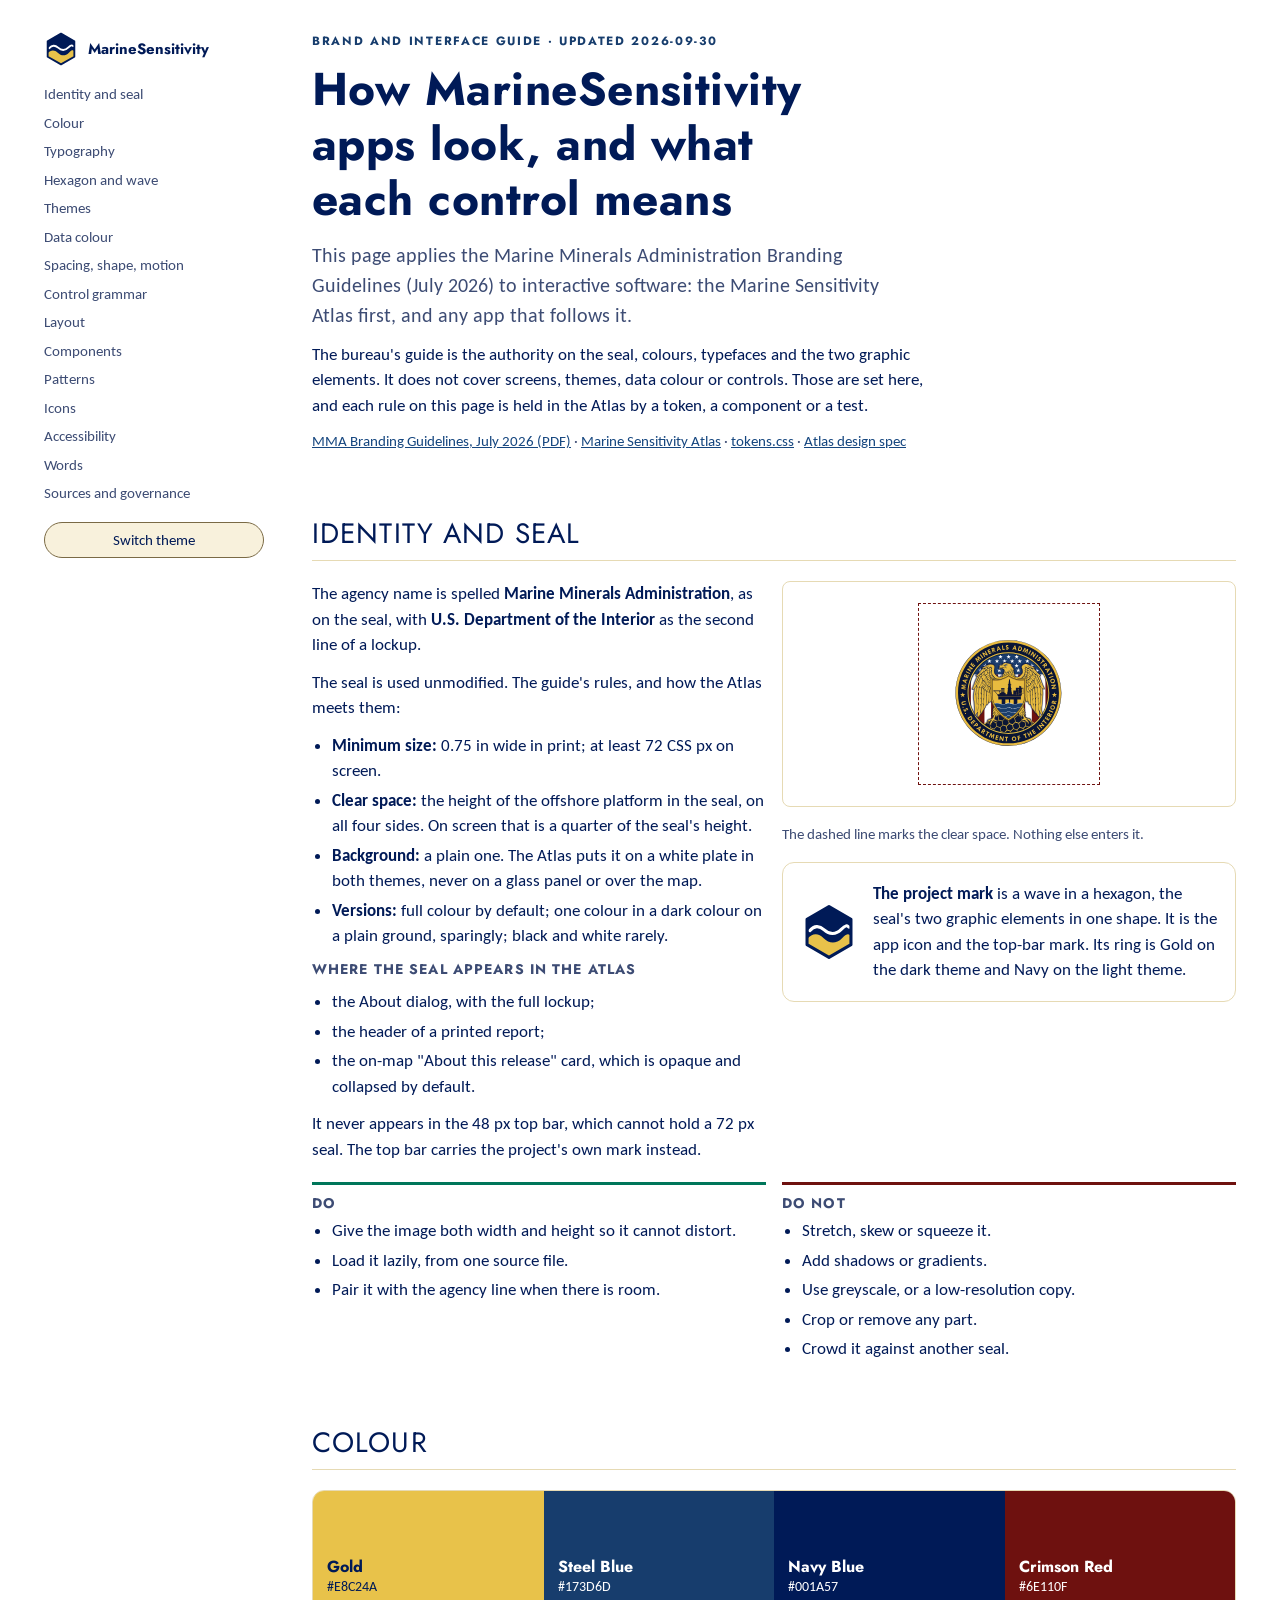
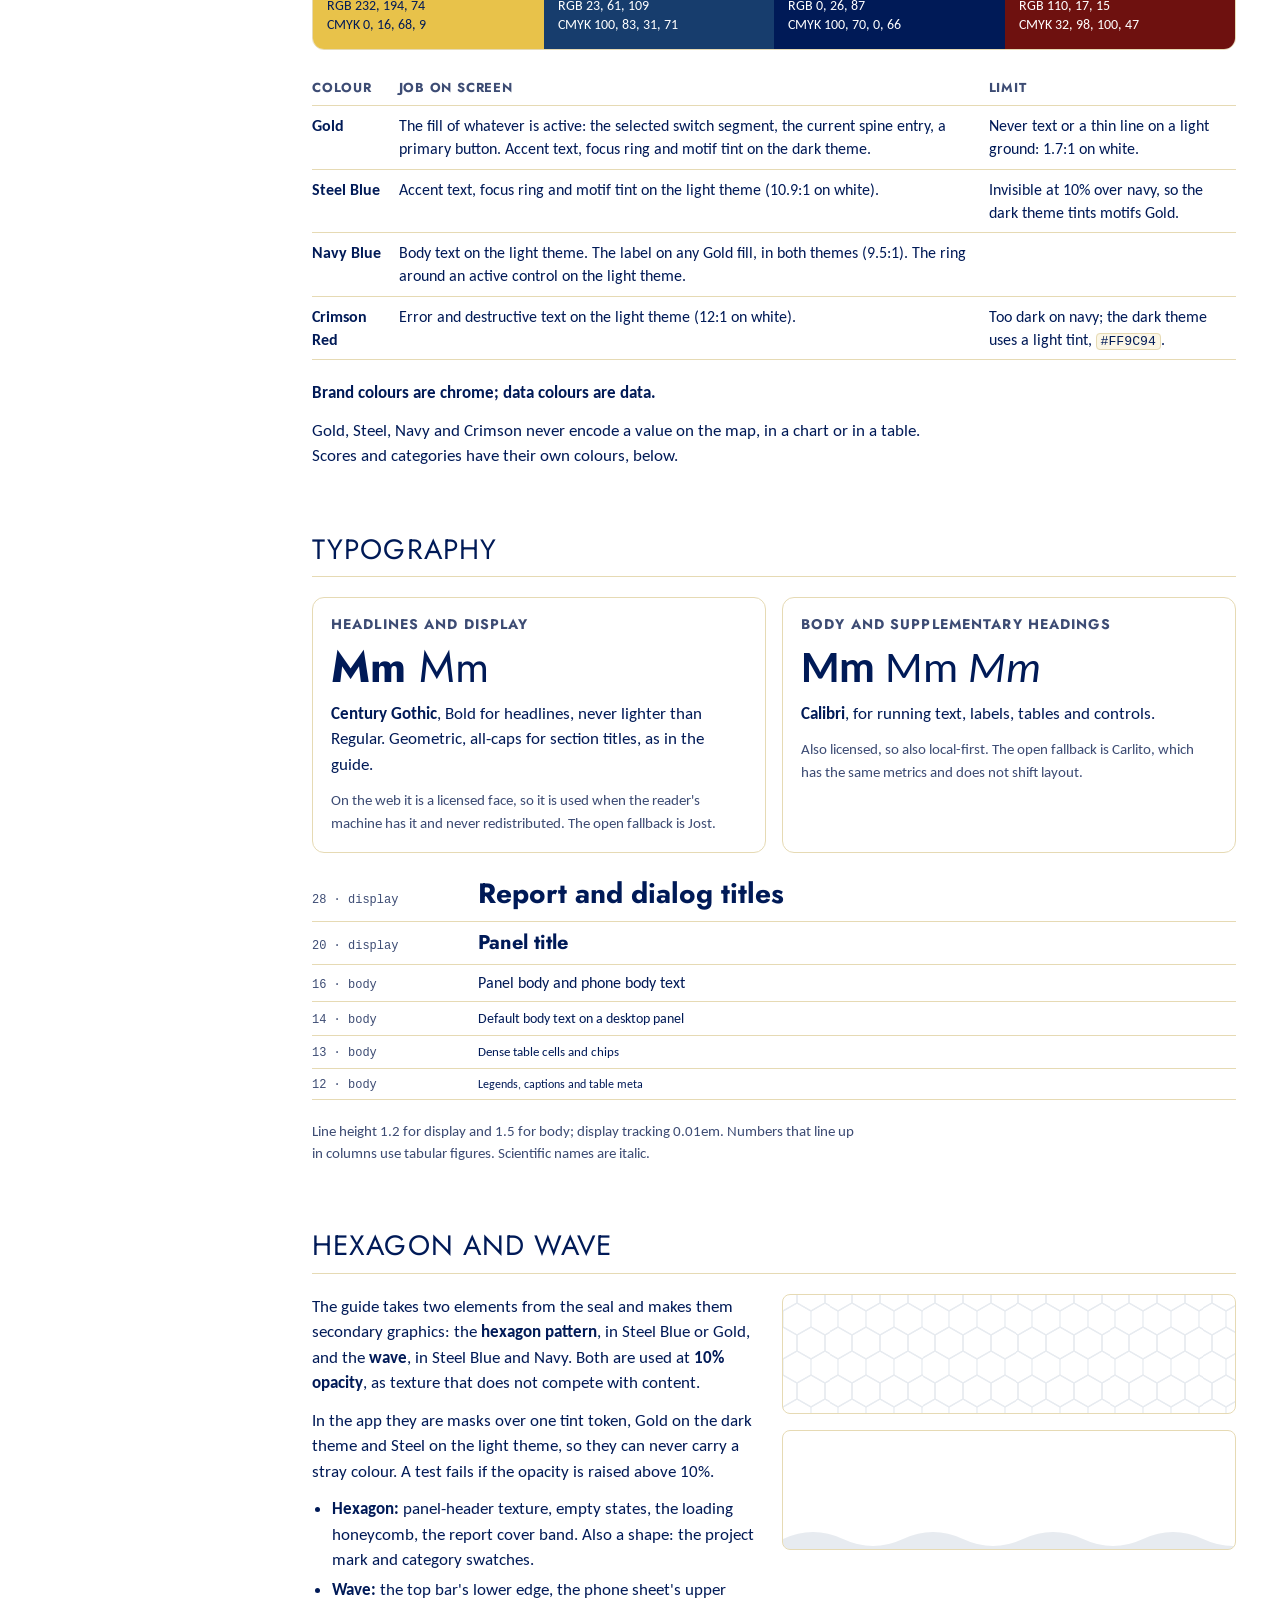
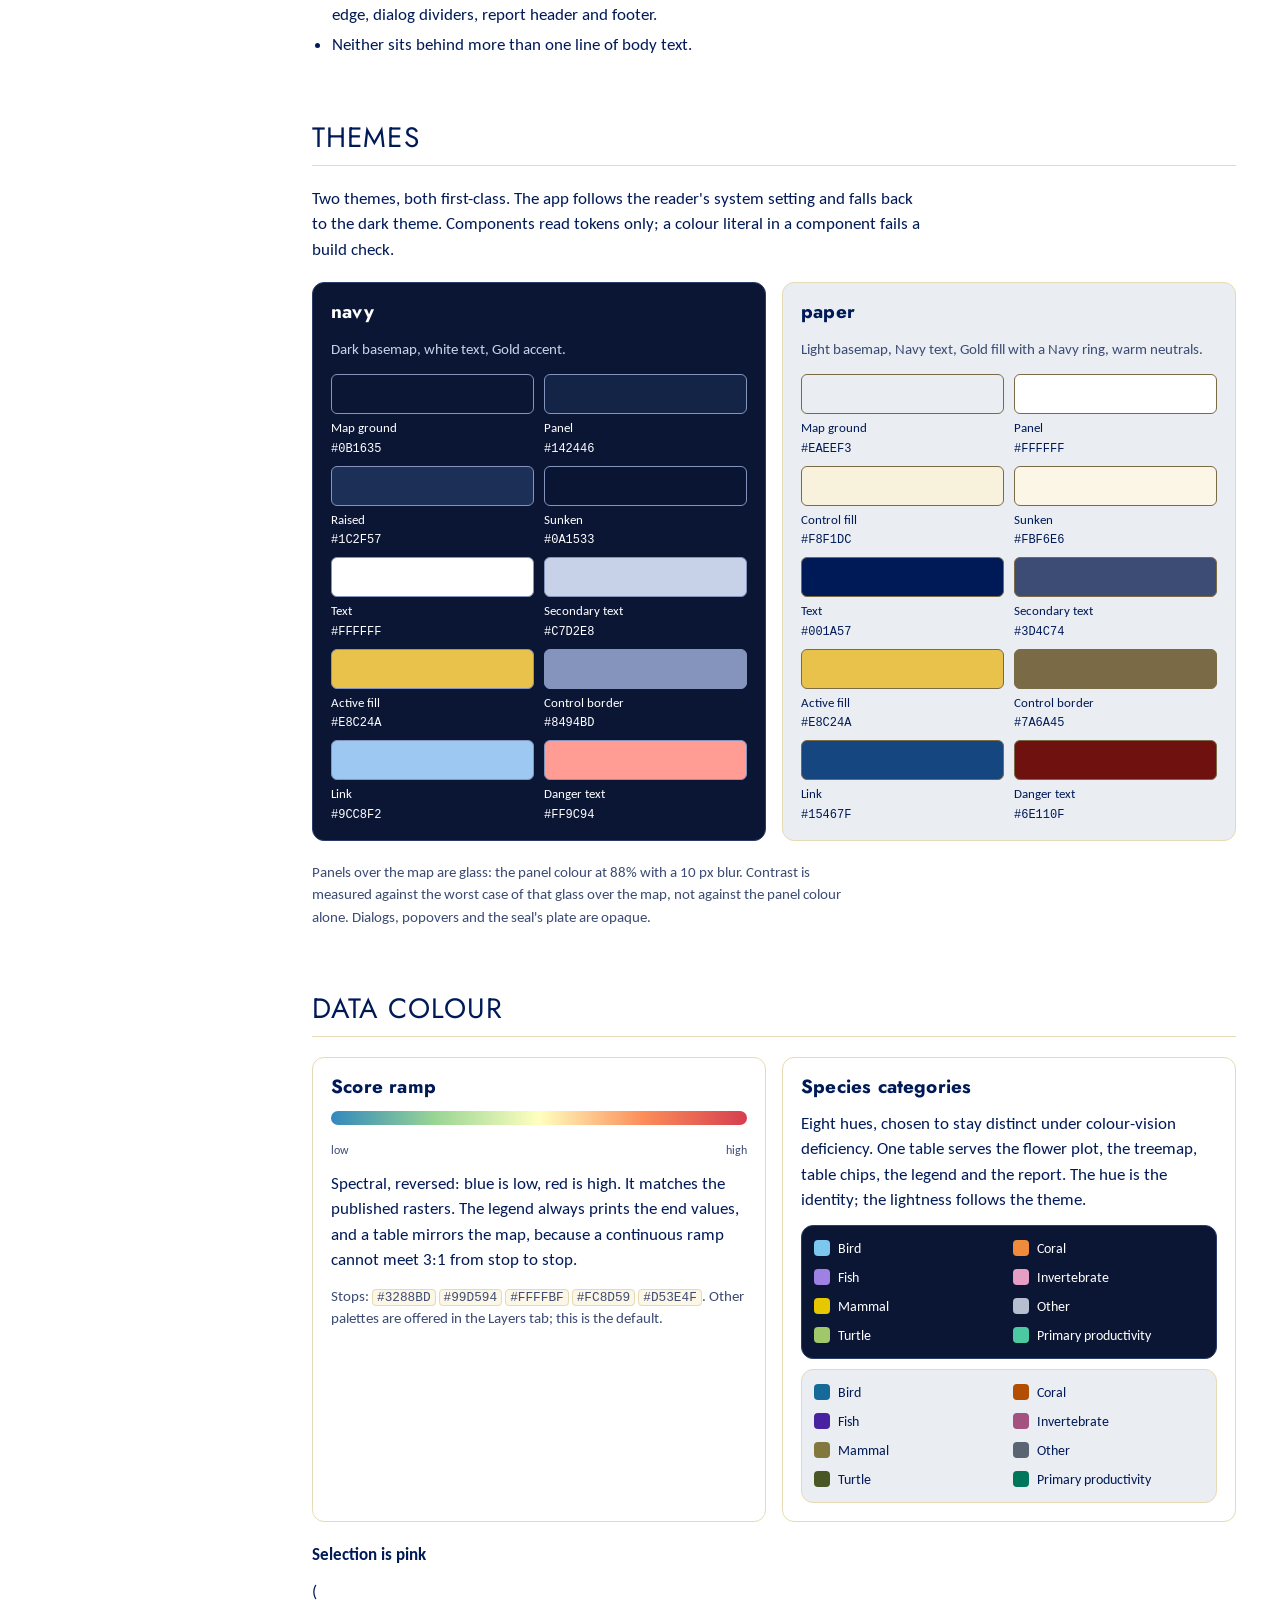
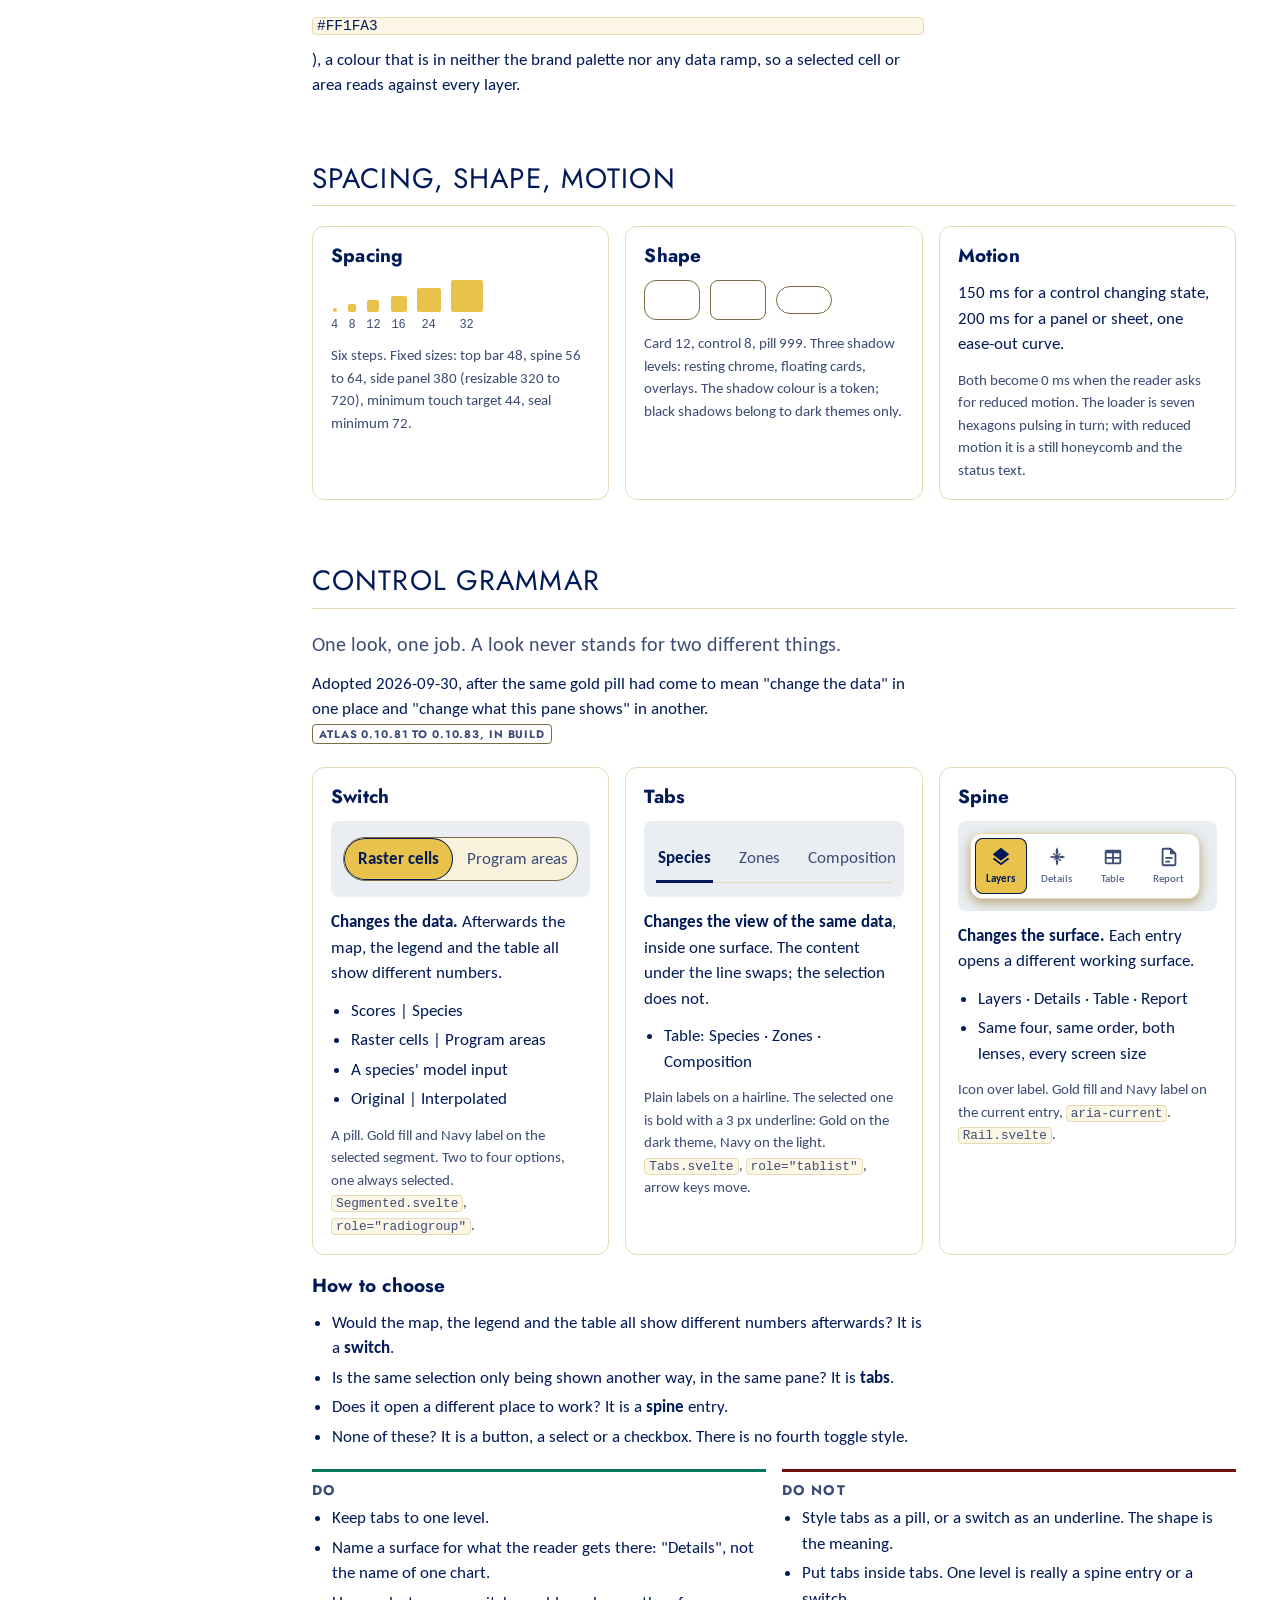
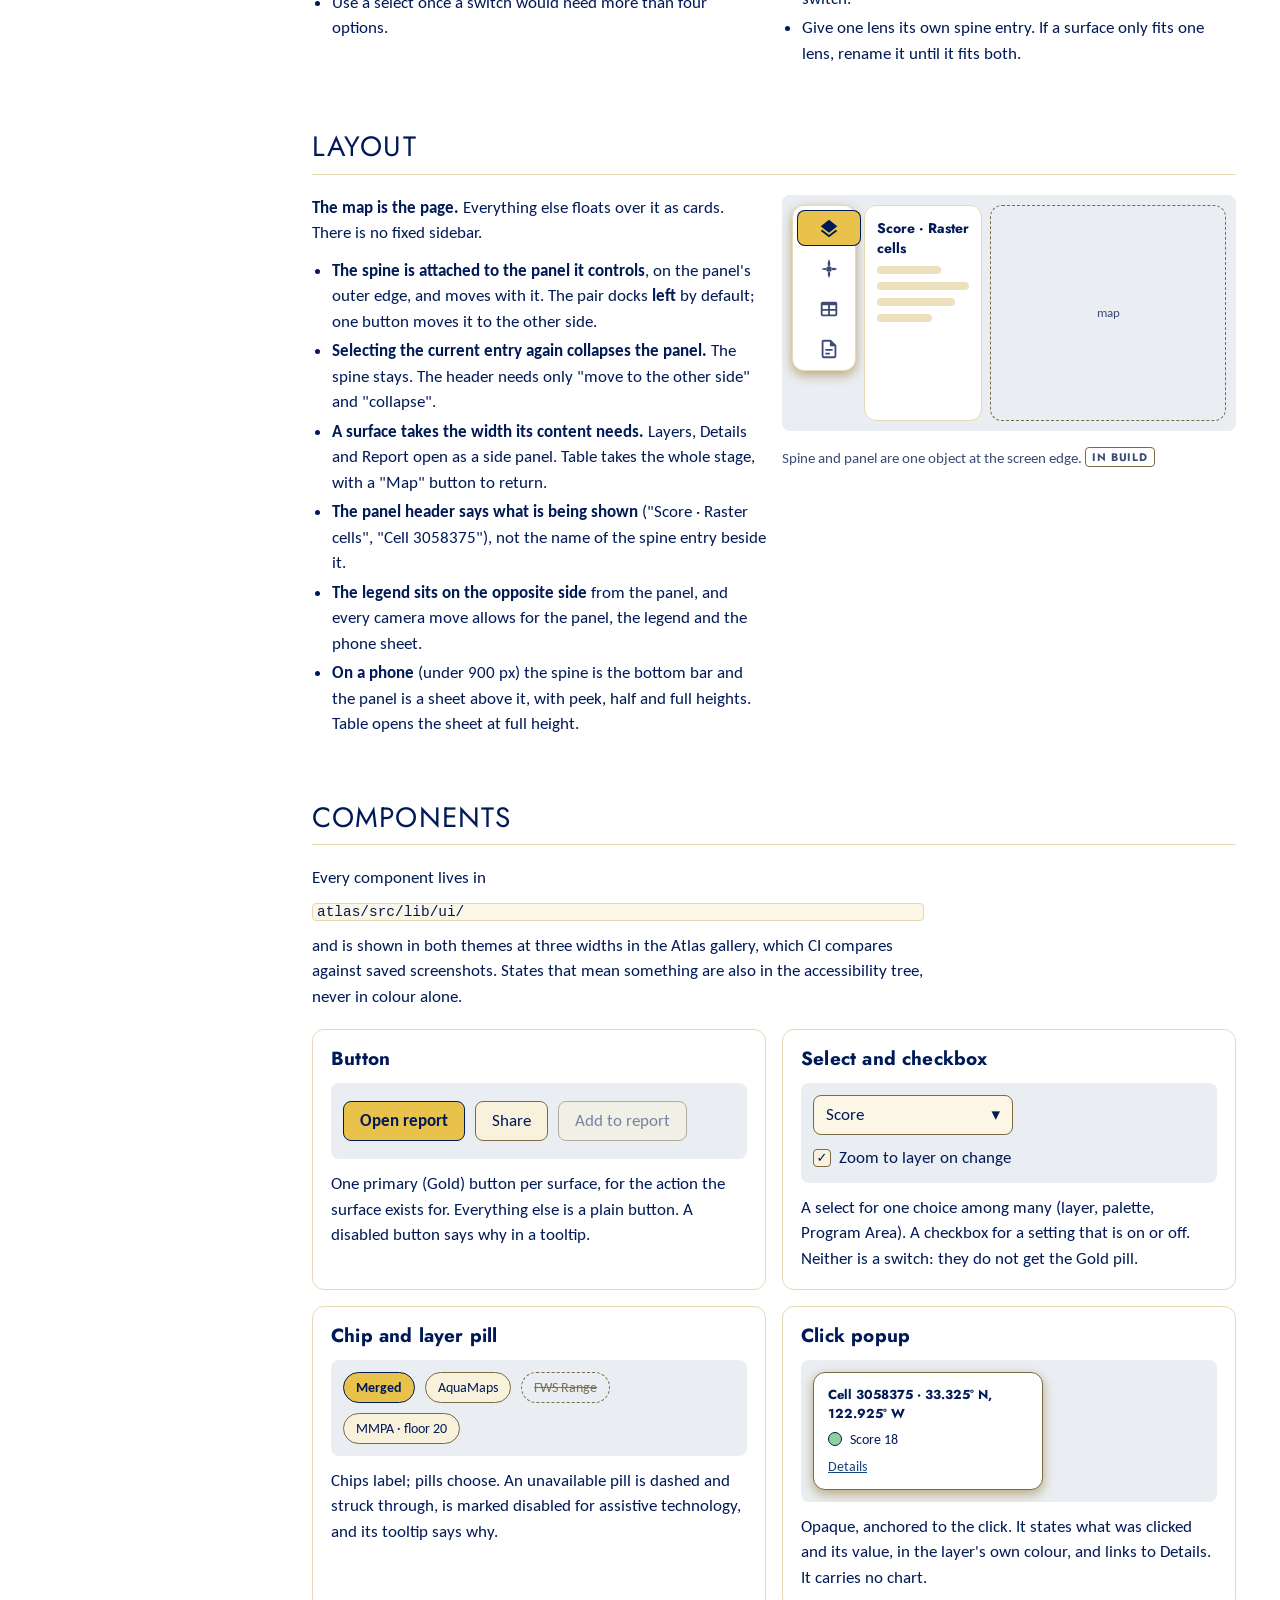
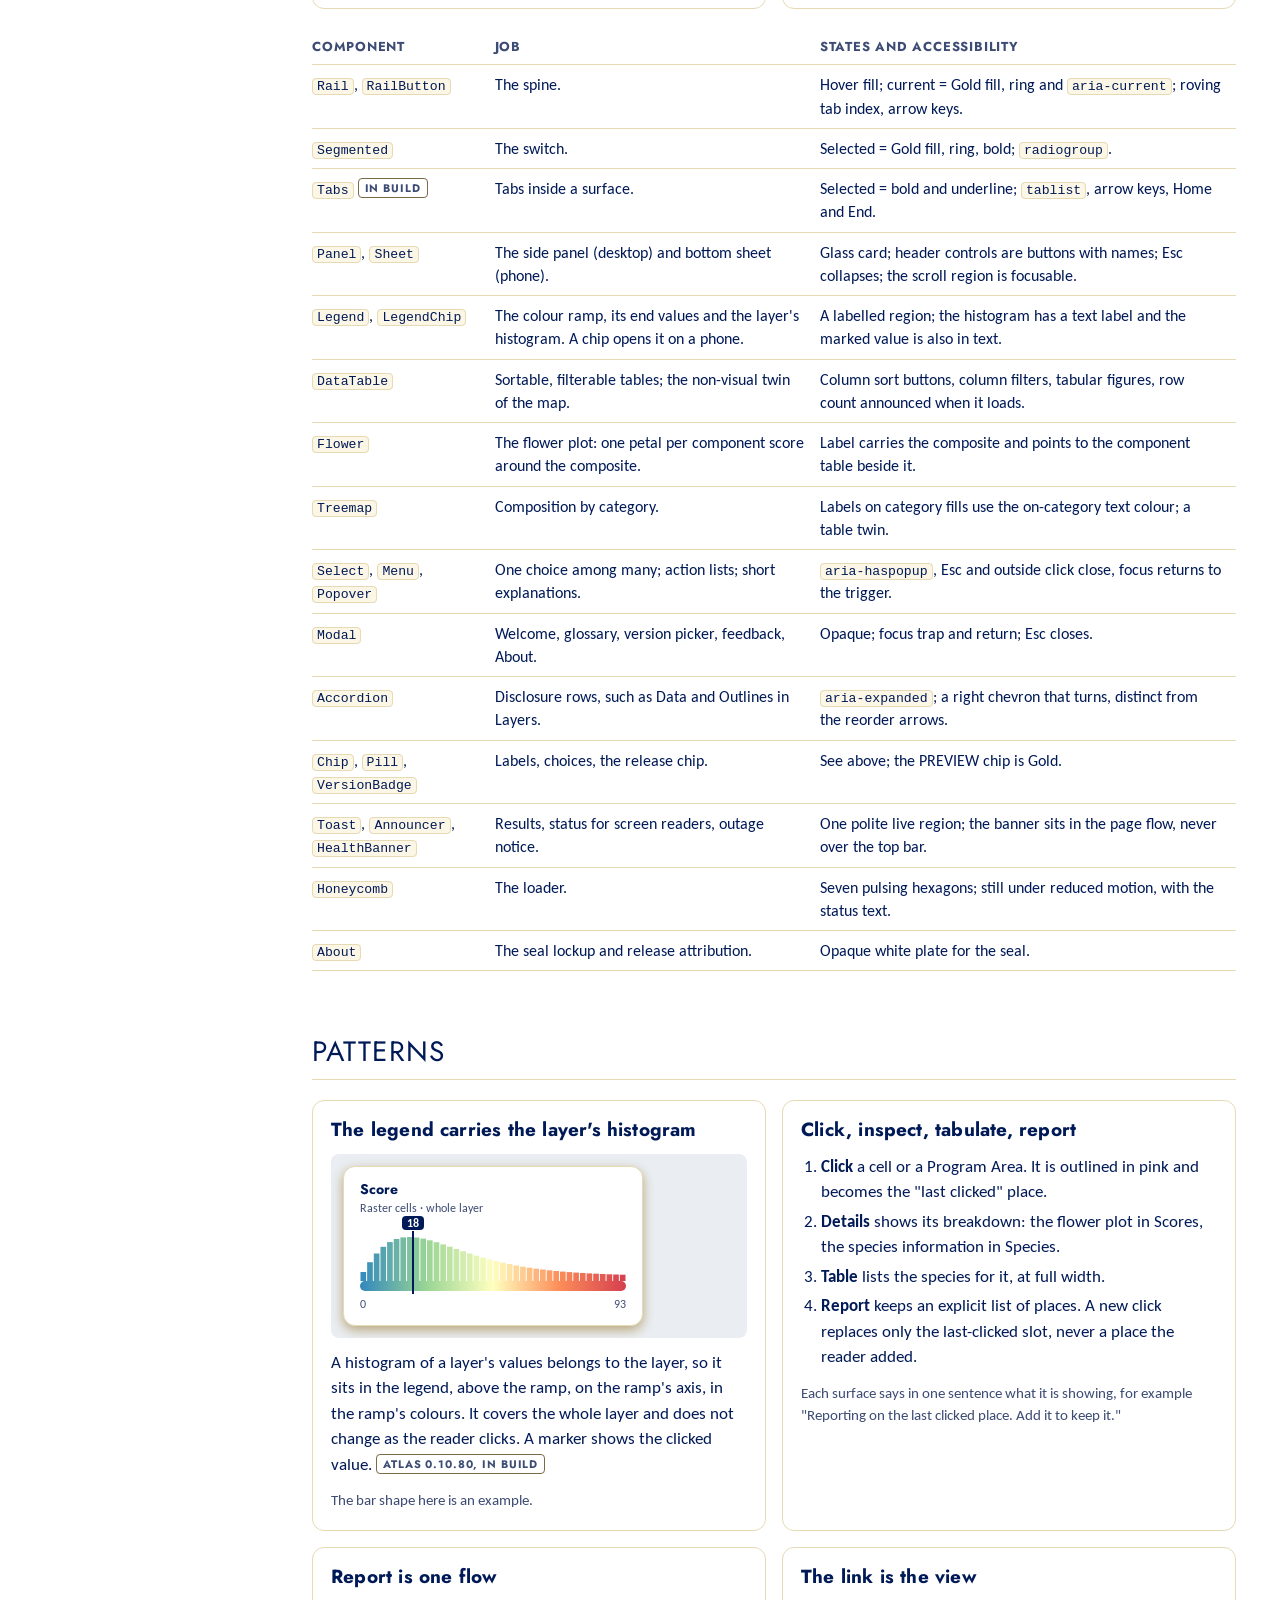
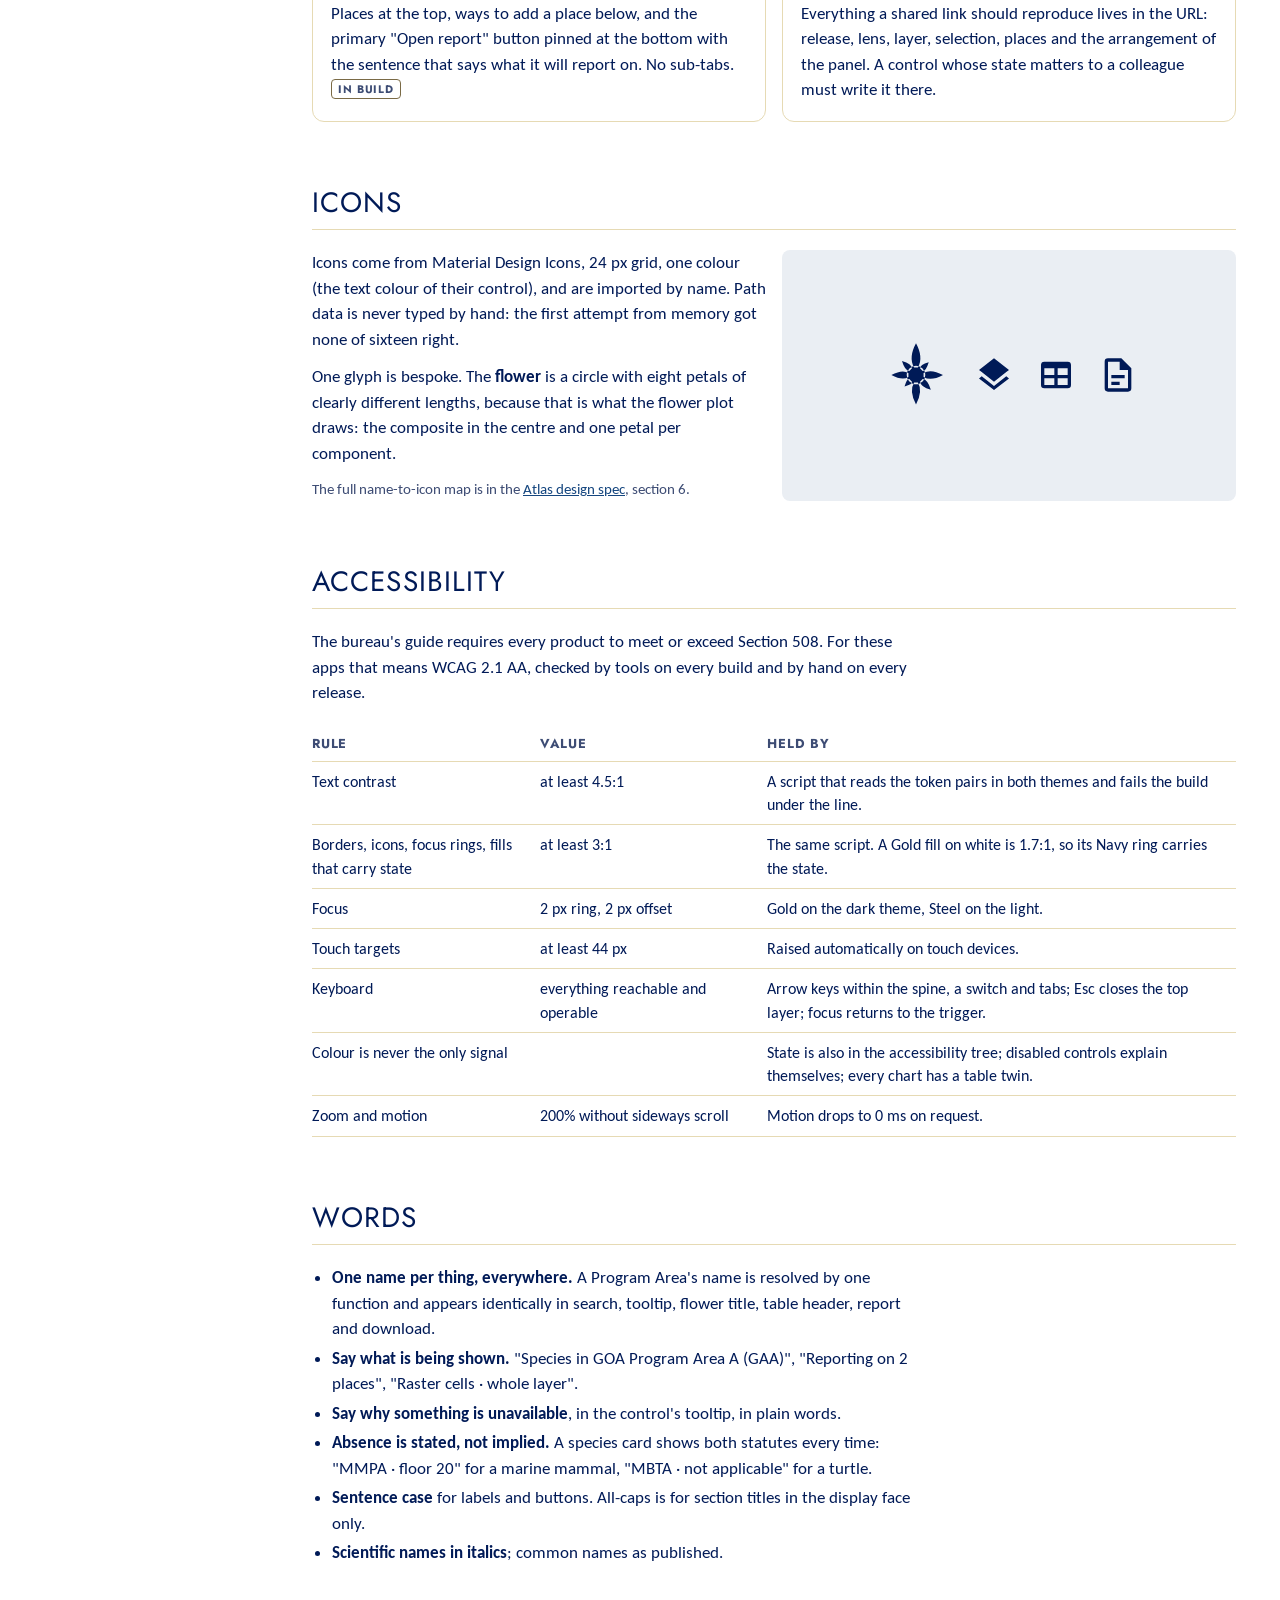
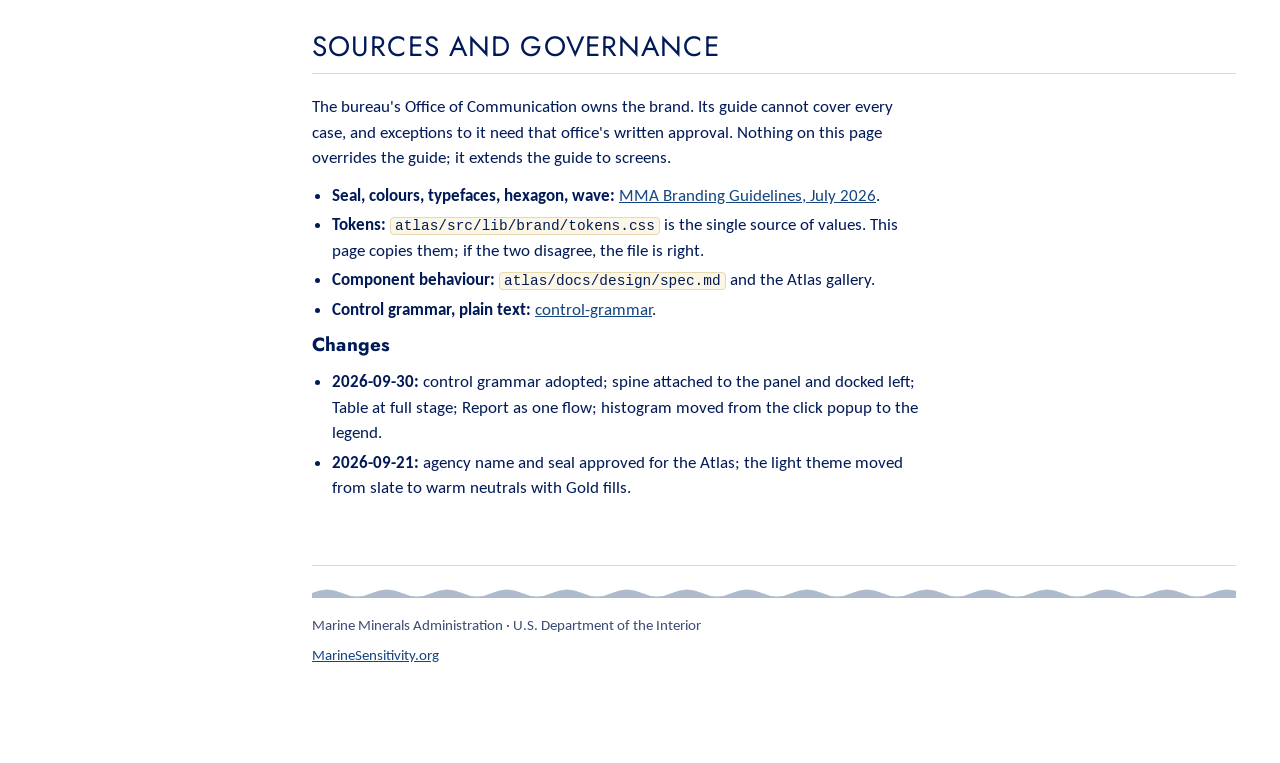
==== branding/index.html @ 9b8a65fb "branding: a full brand and interface guide page (branding/index.html) Applies the MMA Branding Guide" ====
<!doctype html>
<html lang="en" class="t-navy">
<head>
<meta charset="utf-8">
<meta name="viewport" content="width=device-width, initial-scale=1">
<title>MarineSensitivity Brand and Interface Guide</title>
<meta name="description" content="How MarineSensitivity apps apply the Marine Minerals Administration Branding Guidelines: seal, colour, type, motifs, themes, data colour, control grammar, components and accessibility.">
<link rel="icon" href="../images/favicon.ico">
<script>
  /* same rule as the atlas: follow the OS, fall back to navy, a stored choice wins */
  (function () {
    var t = null;
    try { t = localStorage.getItem("ms-brand-theme"); } catch (e) {}
    if (t !== "navy" && t !== "paper")
      t = window.matchMedia && window.matchMedia("(prefers-color-scheme: light)").matches ? "paper" : "navy";
    document.documentElement.className = "t-" + t;
  })();
</script>
<link rel="stylesheet" href="https://fonts.googleapis.com/css2?family=Carlito:ital,wght@0,400;0,700;1,400&family=Jost:wght@400;600;700&display=swap">
<style>
/* layout: a fixed section index beside one reading column; every specimen is drawn with the
   atlas app's own tokens (atlas/src/lib/brand/tokens.css), so this page is the system, not a picture of it */
:root{
  --mma-gold:#e8c24a; --mma-steel:#173d6d; --mma-navy:#001a57; --mma-crimson:#6e110f; --pink:#ff1fa3;
  --font-display:"Century Gothic",CenturyGothic,"TeX Gyre Adventor","URW Gothic",Jost,sans-serif;
  --font-body:Calibri,Carlito,"Segoe UI",system-ui,sans-serif;
  --font-mono:ui-monospace,SFMono-Regular,Menlo,monospace;
  --ramp-0:#3288bd; --ramp-1:#99d594; --ramp-2:#ffffbf; --ramp-3:#fc8d59; --ramp-4:#d53e4f;
  --radius-card:12px; --radius-control:8px; --radius-pill:999px;
}
.t-navy{
  color-scheme:dark;
  --page:#0b1635; --surface-map:#0b1635; --surface-panel:#142446; --surface-raised:#1c2f57; --surface-sunken:#0a1533;
  --text-primary:#ffffff; --text-secondary:#c7d2e8; --text-accent:#e8c24a; --text-link:#9cc8f2; --text-danger:#ff9c94;
  --text-on-accent:#001a57; --border-accent:#e8c24a; --fill-accent:#e8c24a; --fill-control:#23375f; --fill-track:#2c4272;
  --border-control:#8494bd; --divider:#2a3d68; --focus-ring:#e8c24a; --icon-inactive:#98a3bd; --motif-color:#e8c24a;
  --shadow-color:#02060f;
  --cat-bird:#7cc7f0; --cat-coral:#f08a3c; --cat-fish:#9f81e4; --cat-invertebrate:#e79ec4; --cat-mammal:#e6c700;
  --cat-other:#b6bfd0; --cat-primprod:#4cc9a0; --cat-turtle:#a1c76b; --cat-nodata:#9aa6c2;
}
.t-paper{
  color-scheme:light;
  --page:#ffffff; --surface-map:#eaeef3; --surface-panel:#ffffff; --surface-raised:#ffffff; --surface-sunken:#fbf6e6;
  --text-primary:#001a57; --text-secondary:#3d4c74; --text-accent:#173d6d; --text-link:#15467f; --text-danger:#6e110f;
  --text-on-accent:#001a57; --border-accent:#001a57; --fill-accent:#e8c24a; --fill-control:#f8f1dc; --fill-track:#ece0bd;
  --border-control:#7a6a45; --divider:#e6dab4; --focus-ring:#173d6d; --icon-inactive:#7d7155; --motif-color:#173d6d;
  --shadow-color:#b8a67a;
  --cat-bird:#166a99; --cat-coral:#b34d00; --cat-fish:#4822a0; --cat-invertebrate:#a3517e; --cat-mammal:#82773d;
  --cat-other:#5b6472; --cat-primprod:#00765a; --cat-turtle:#495625; --cat-nodata:#6b7488;
}
*{box-sizing:border-box}
html{scroll-behavior:smooth}
body{margin:0;background:var(--page);color:var(--text-primary);font:17px/1.5 var(--font-body)}
a{color:var(--text-link)}
h1,h2,h3,h4{font-family:var(--font-display);letter-spacing:.01em;line-height:1.2;margin:0;text-wrap:balance}
h1{font-size:clamp(30px,4.4vw,46px);font-weight:700}
h2{font-size:28px;font-weight:400;text-transform:uppercase;letter-spacing:.04em;padding-bottom:10px;border-bottom:1px solid var(--divider)}
h3{font-size:19px;font-weight:700}
h4{font-size:14px;font-weight:700;text-transform:uppercase;letter-spacing:.08em;color:var(--text-secondary)}
p,ul,ol{margin:0}
ul,ol{padding-left:20px}
li+li{margin-top:4px}
code{font:.85em var(--font-mono);background:var(--surface-sunken);border:1px solid var(--divider);border-radius:4px;padding:0 4px;overflow-wrap:anywhere}
:focus-visible{outline:2px solid var(--focus-ring);outline-offset:2px}
button{font:inherit;color:inherit}
.shell{display:grid;grid-template-columns:220px minmax(0,1fr);gap:48px;max-width:1240px;margin:0 auto;padding-inline:24px;padding-block:32px 96px}
nav.toc{position:sticky;top:24px;align-self:start;display:flex;flex-direction:column;gap:14px;font-size:15px}
nav.toc a{display:block;color:var(--text-secondary);text-decoration:none;padding:3px 0}
nav.toc a:hover{color:var(--text-primary);text-decoration:underline}
.brandline{display:flex;align-items:center;gap:10px;font:700 15px var(--font-display)}
.brandline svg{width:34px;height:34px;flex:none}
main{display:flex;flex-direction:column;gap:64px;min-width:0}
section{display:flex;flex-direction:column;gap:20px;scroll-margin-top:24px}
.col{max-width:68ch;display:flex;flex-direction:column;gap:12px}
.lead{font-size:20px;color:var(--text-secondary)}
.eyebrow{font:700 12px var(--font-display);letter-spacing:.14em;text-transform:uppercase;color:var(--text-accent)}
.note{font-size:15px;color:var(--text-secondary)}
.status{display:inline-block;font:700 11px var(--font-display);letter-spacing:.08em;text-transform:uppercase;border:1px solid var(--border-control);border-radius:4px;padding:1px 6px;color:var(--text-secondary);vertical-align:2px;white-space:nowrap}
.grid{display:grid;gap:16px}
.g2{grid-template-columns:repeat(auto-fit,minmax(300px,1fr))}
.g3{grid-template-columns:repeat(auto-fit,minmax(240px,1fr))}
.g4{grid-template-columns:repeat(auto-fit,minmax(180px,1fr))}
.card{border:1px solid var(--divider);border-radius:var(--radius-card);background:var(--surface-panel);padding:18px;display:flex;flex-direction:column;gap:12px;min-width:0;color:var(--text-primary)}
.tw{overflow-x:auto}
table{border-collapse:collapse;width:100%;font-size:15.5px}
th,td{text-align:left;vertical-align:top;padding:8px 14px 8px 0;border-bottom:1px solid var(--divider)}
th{font:700 13px var(--font-display);letter-spacing:.06em;text-transform:uppercase;color:var(--text-secondary);white-space:nowrap}
td.num{font-variant-numeric:tabular-nums;white-space:nowrap}
.dd{display:grid;grid-template-columns:repeat(auto-fit,minmax(260px,1fr));gap:16px}
.dd>div{border-top:3px solid var(--border-control);padding-top:10px;display:flex;flex-direction:column;gap:6px}
.dd>div.do{border-top-color:var(--cat-primprod)}
.dd>div.dont{border-top-color:var(--text-danger)}

/* header */
.top{display:flex;flex-wrap:wrap;align-items:flex-start;justify-content:space-between;gap:16px}
.wave{height:12px;background:var(--motif-color);opacity:.1;
  -webkit-mask:url("data:image/svg+xml,%3Csvg xmlns='http://www.w3.org/2000/svg' viewBox='0 0 120 12' preserveAspectRatio='none'%3E%3Cpath d='M0 12V7q15-7 30 0t30 0 30 0 30 0V12Z'/%3E%3C/svg%3E") repeat-x 0 0/120px 12px;
  mask:url("data:image/svg+xml,%3Csvg xmlns='http://www.w3.org/2000/svg' viewBox='0 0 120 12' preserveAspectRatio='none'%3E%3Cpath d='M0 12V7q15-7 30 0t30 0 30 0 30 0V12Z'/%3E%3C/svg%3E") repeat-x 0 0/120px 12px}
.hex{background:var(--motif-color);opacity:.1;
  -webkit-mask:url("data:image/svg+xml,%3Csvg xmlns='http://www.w3.org/2000/svg' viewBox='0 0 27.713 48'%3E%3Cg fill='none' stroke='black' stroke-width='1.25'%3E%3Cpath d='M0 -16 13.856 -8V8L0 16-13.856 8V-8Z'/%3E%3Cpath d='M27.713 -16 41.569 -8V8L27.713 16 13.856 8V-8Z'/%3E%3Cpath d='M13.856 8 27.713 16V32L13.856 40 0 32V16Z'/%3E%3Cpath d='M0 32 13.856 40V56L0 64-13.856 56V40Z'/%3E%3Cpath d='M27.713 32 41.569 40V56L27.713 64 13.856 56V40Z'/%3E%3C/g%3E%3C/svg%3E") 0 0/27.713px 48px;
  mask:url("data:image/svg+xml,%3Csvg xmlns='http://www.w3.org/2000/svg' viewBox='0 0 27.713 48'%3E%3Cg fill='none' stroke='black' stroke-width='1.25'%3E%3Cpath d='M0 -16 13.856 -8V8L0 16-13.856 8V-8Z'/%3E%3Cpath d='M27.713 -16 41.569 -8V8L27.713 16 13.856 8V-8Z'/%3E%3Cpath d='M13.856 8 27.713 16V32L13.856 40 0 32V16Z'/%3E%3Cpath d='M0 32 13.856 40V56L0 64-13.856 56V40Z'/%3E%3Cpath d='M27.713 32 41.569 40V56L27.713 64 13.856 56V40Z'/%3E%3C/g%3E%3C/svg%3E") 0 0/27.713px 48px}
.motif-box{position:relative;height:120px;border:1px solid var(--divider);border-radius:var(--radius-control);overflow:hidden;background:var(--surface-panel)}
.motif-box>i{position:absolute;inset:0}
.motif-box>i.wave{inset:auto 0 0 0;height:24px;-webkit-mask-size:240px 24px;mask-size:240px 24px}

/* seal */
.plate{background:#ffffff;border-radius:var(--radius-control);display:grid;place-items:center;padding:52px;border:1px solid var(--divider)}
.plate img{display:block;width:120px;height:120px}
.clear{outline:1px dashed #6e110f;outline-offset:30px}

/* swatches */
.sw4{display:grid;grid-template-columns:repeat(4,minmax(0,1fr));border-radius:var(--radius-card);overflow:hidden;border:1px solid var(--divider)}
.sw4>div{padding:64px 14px 14px;font-size:14px;line-height:1.35;min-width:0}
.sw4 b{display:block;font:700 16px var(--font-display)}
@media (max-width:720px){.sw4{grid-template-columns:repeat(2,minmax(0,1fr))}}
.tok{display:grid;grid-template-columns:repeat(auto-fill,minmax(150px,1fr));gap:10px}
.tok>div{display:flex;flex-direction:column;gap:4px;font-size:13px;min-width:0}
.tok i{height:40px;border-radius:6px;border:1px solid var(--border-control)}
.tok code{border:0;background:none;padding:0;font-size:12px}
.themebox{border-radius:var(--radius-card);padding:18px;background:var(--surface-map);color:var(--text-primary);border:1px solid var(--divider);display:flex;flex-direction:column;gap:14px;min-width:0}
.rampbar{height:14px;border-radius:7px;background:linear-gradient(90deg,var(--ramp-0),var(--ramp-1),var(--ramp-2),var(--ramp-3),var(--ramp-4))}
.cats{display:grid;grid-template-columns:repeat(auto-fill,minmax(130px,1fr));gap:8px;font-size:14px}
.cats span{display:flex;align-items:center;gap:8px}
.cats i{width:16px;height:16px;border-radius:4px;flex:none}

/* type */
.spec-d{font-family:var(--font-display)}
.scale{display:grid;gap:6px}
.scale div{display:flex;align-items:baseline;gap:16px;border-bottom:1px solid var(--divider);padding-bottom:6px}
.scale small{flex:0 0 150px;font:12px var(--font-mono);color:var(--text-secondary)}
.bars{display:flex;align-items:flex-end;gap:10px}
.bars i{background:var(--fill-accent);border-radius:2px}
.bars span{display:flex;flex-direction:column;align-items:center;gap:6px;font:12px var(--font-mono);color:var(--text-secondary)}

/* ---- component specimens (the atlas's own shapes) ---- */
.ex{display:flex;flex-wrap:wrap;gap:10px;align-items:center;padding:12px;overflow-x:auto;border-radius:var(--radius-control);background:var(--surface-map);min-height:76px}
.btn{height:40px;padding:0 16px;border:1px solid var(--border-control);border-radius:var(--radius-control);background:var(--fill-control);color:var(--text-primary);cursor:pointer;display:inline-flex;align-items:center;gap:8px}
.btn.primary{background:var(--fill-accent);color:var(--text-on-accent);border-color:var(--border-accent);font-weight:700}
.btn[disabled]{opacity:.5;cursor:not-allowed}
.sw{display:inline-flex;border:1px solid var(--border-control);border-radius:var(--radius-pill);overflow:hidden;background:var(--fill-control)}
.sw button{border:0;background:none;padding:8px 14px;white-space:nowrap;color:var(--text-secondary);cursor:pointer}
.sw button[aria-checked="true"]{background:var(--fill-accent);color:var(--text-on-accent);font-weight:700;box-shadow:inset 0 0 0 1px var(--border-accent);border-radius:var(--radius-pill)}
.tabs{display:flex;gap:24px;border-bottom:1px solid var(--divider);flex:1;min-width:0}
.tabs button{border:0;background:none;padding:10px 2px;border-bottom:3px solid transparent;margin-bottom:-1px;color:var(--text-secondary);cursor:pointer}
.tabs button[aria-selected="true"]{border-bottom-color:var(--border-accent);color:var(--text-primary);font-weight:700}
.spine{display:inline-flex;gap:4px;padding:4px;background:var(--surface-panel);border:1px solid var(--divider);border-radius:var(--radius-card);box-shadow:0 4px 12px var(--shadow-color)}
.spine.v{flex-direction:column}
.spine:not(.v) button{width:52px;font-size:11px}
.spine button{width:64px;border:0;background:none;border-radius:var(--radius-control);padding:8px 0 6px;display:flex;flex-direction:column;align-items:center;gap:3px;font-size:12px;color:var(--text-secondary);cursor:pointer}
.spine svg{width:22px;height:22px;fill:currentColor}
.spine button[aria-current="true"]{background:var(--fill-accent);color:var(--text-on-accent);font-weight:700;box-shadow:inset 0 0 0 1px var(--border-accent)}
.chip{display:inline-flex;align-items:center;gap:6px;border:1px solid var(--border-control);border-radius:var(--radius-pill);padding:4px 12px;font-size:14px;background:var(--fill-control)}
.chip.accent{background:var(--fill-accent);color:var(--text-on-accent);border-color:var(--border-accent);font-weight:700}
.chip.off{border-style:dashed;text-decoration:line-through;color:var(--icon-inactive);background:none}
.select{display:inline-flex;justify-content:space-between;align-items:center;gap:24px;min-width:200px;height:40px;padding:0 12px;border:1px solid var(--border-control);border-radius:var(--radius-control);background:var(--surface-sunken)}
.check{display:inline-flex;align-items:center;gap:8px}
.check i{width:18px;height:18px;border-radius:4px;border:1px solid var(--border-control);background:var(--fill-control);display:grid;place-items:center;font-style:normal;font-size:13px;line-height:1}
.layout{display:grid;grid-template-columns:64px 1fr 2fr;gap:8px;height:236px;padding:10px;border-radius:var(--radius-control);background:var(--surface-map)}
.layout .spine{align-self:start}
.layout .pane{border:1px solid var(--divider);border-radius:var(--radius-card);background:var(--surface-panel);padding:12px;display:flex;flex-direction:column;gap:8px;font-size:13px;min-width:0}
.layout .pane b{font:700 14px var(--font-display)}
.layout .mapph{border-radius:var(--radius-card);border:1px dashed var(--border-control);display:grid;place-items:center;color:var(--text-secondary);font-size:13px;position:relative}
.sk{height:8px;border-radius:4px;background:var(--fill-track)}
.legend{width:300px;max-width:100%;padding:12px 16px;background:var(--surface-panel);border:1px solid var(--divider);border-radius:var(--radius-card);box-shadow:0 4px 12px var(--shadow-color);display:flex;flex-direction:column}
.legend b{font:700 14px var(--font-display)}
.legend small{color:var(--text-secondary);font-size:12px}
.hist{position:relative;padding-top:20px}
.hist svg{display:block;width:100%;height:44px}
.hist .mk{position:absolute;top:14px;bottom:-3px;left:19.4%;width:2px;background:var(--text-primary)}
.hist .mk u{position:absolute;top:-15px;left:50%;transform:translateX(-50%);text-decoration:none;font:700 12px var(--font-body);background:var(--text-primary);color:var(--surface-panel);border-radius:4px;padding:0 5px}
.mm{display:flex;justify-content:space-between;font-size:12px;color:var(--text-secondary);margin-top:4px;font-variant-numeric:tabular-nums}
.popup{width:230px;padding:12px 14px;background:var(--surface-raised);border:1px solid var(--border-control);border-radius:var(--radius-card);box-shadow:0 4px 12px var(--shadow-color);display:flex;flex-direction:column;gap:6px;font-size:14px}
.popup b{font:700 13px var(--font-display)}
.popup span{display:flex;align-items:center;gap:8px}
.popup i{width:14px;height:14px;border-radius:50%;border:1px solid var(--text-primary);background:#8fd0a0}
.themebtn{border:1px solid var(--border-control);background:var(--fill-control);border-radius:var(--radius-pill);padding:6px 14px;cursor:pointer}
footer{border-top:1px solid var(--divider);padding-top:20px;font-size:15px;color:var(--text-secondary);display:flex;flex-direction:column;gap:8px}
@media (max-width:900px){
  .shell{grid-template-columns:1fr;gap:24px;padding-inline:16px}
  nav.toc{position:static;flex-direction:row;flex-wrap:wrap;gap:4px 16px}
  nav.toc .brandline{flex-basis:100%}
  .layout{grid-template-columns:64px 1fr}
  .layout .mapph{display:none}
}
@media (prefers-reduced-motion:reduce){html{scroll-behavior:auto}}
</style>
</head>
<body>
<div class="shell">

<nav class="toc" aria-label="Sections">
  <div class="brandline">
    <svg viewBox="0 0 64 64" aria-hidden="true"><path d="M32 3 57.1 17.5v29L32 61 6.9 46.5v-29Z" fill="#001a57"/><path d="M6.9 40c6-7 13-7 19-1s14 7 21 0 8-4 10.2-2.5v10L32 61 6.9 46.5Z" fill="#e8c24a"/><path d="M10 30.5c5-6 11-6 16.5-1s13 6 19.5-.5 7-3.5 9-2.5" fill="none" stroke="#ffffff" stroke-width="3.5" stroke-linecap="round"/><path d="M32 3 57.1 17.5v29L32 61 6.9 46.5v-29Z" fill="none" stroke="var(--border-accent)" stroke-width="3.5" stroke-linejoin="round"/></svg>
    <span>MarineSensitivity</span>
  </div>
  <div>
    <a href="#identity">Identity and seal</a>
    <a href="#colour">Colour</a>
    <a href="#type">Typography</a>
    <a href="#motifs">Hexagon and wave</a>
    <a href="#themes">Themes</a>
    <a href="#data">Data colour</a>
    <a href="#scale">Spacing, shape, motion</a>
    <a href="#grammar">Control grammar</a>
    <a href="#layout">Layout</a>
    <a href="#components">Components</a>
    <a href="#patterns">Patterns</a>
    <a href="#icons">Icons</a>
    <a href="#access">Accessibility</a>
    <a href="#words">Words</a>
    <a href="#governance">Sources and governance</a>
  </div>
  <button class="themebtn" id="themeBtn" type="button">Switch theme</button>
</nav>

<main>

<header class="col">
  <span class="eyebrow">Brand and interface guide · updated 2026-09-30</span>
  <h1>How MarineSensitivity apps look, and what each control means</h1>
  <p class="lead">This page applies the Marine Minerals Administration Branding Guidelines (July 2026) to interactive software: the Marine Sensitivity Atlas first, and any app that follows it.</p>
  <p>The bureau's guide is the authority on the seal, colours, typefaces and the two graphic elements. It does not cover screens, themes, data colour or controls. Those are set here, and each rule on this page is held in the Atlas by a token, a component or a test.</p>
  <p class="note"><a href="MMA%20Branding%20Guide%202026.pdf">MMA Branding Guidelines, July 2026 (PDF)</a> · <a href="https://marinesensitivity.org/atlas/">Marine Sensitivity Atlas</a> · <a href="https://github.com/MarineSensitivity/atlas/blob/main/src/lib/brand/tokens.css">tokens.css</a> · <a href="https://github.com/MarineSensitivity/atlas/blob/main/docs/design/spec.md">Atlas design spec</a></p>
</header>

<section id="identity">
  <h2>Identity and seal</h2>
  <div class="grid g2">
    <div class="col">
      <p>The agency name is spelled <b>Marine Minerals Administration</b>, as on the seal, with <b>U.S. Department of the Interior</b> as the second line of a lockup.</p>
      <p>The seal is used unmodified. The guide's rules, and how the Atlas meets them:</p>
      <ul>
        <li><b>Minimum size:</b> 0.75 in wide in print; at least 72 CSS px on screen.</li>
        <li><b>Clear space:</b> the height of the offshore platform in the seal, on all four sides. On screen that is a quarter of the seal's height.</li>
        <li><b>Background:</b> a plain one. The Atlas puts it on a white plate in both themes, never on a glass panel or over the map.</li>
        <li><b>Versions:</b> full colour by default; one colour in a dark colour on a plain ground, sparingly; black and white rarely.</li>
      </ul>
      <h4>Where the seal appears in the Atlas</h4>
      <ul>
        <li>the About dialog, with the full lockup;</li>
        <li>the header of a printed report;</li>
        <li>the on-map "About this release" card, which is opaque and collapsed by default.</li>
      </ul>
      <p>It never appears in the 48 px top bar, which cannot hold a 72 px seal. The top bar carries the project's own mark instead.</p>
    </div>
    <div class="grid" style="align-content:start">
      <div class="plate"><img class="clear" src="mma-seal.svg" width="120" height="120" loading="lazy" alt="Seal of the Marine Minerals Administration, U.S. Department of the Interior"></div>
      <p class="note">The dashed line marks the clear space. Nothing else enters it.</p>
      <div class="card" style="flex-direction:row;align-items:center;gap:16px">
        <svg viewBox="0 0 64 64" width="56" height="56" aria-hidden="true" style="flex:none"><path d="M32 3 57.1 17.5v29L32 61 6.9 46.5v-29Z" fill="#001a57"/><path d="M6.9 40c6-7 13-7 19-1s14 7 21 0 8-4 10.2-2.5v10L32 61 6.9 46.5Z" fill="#e8c24a"/><path d="M10 30.5c5-6 11-6 16.5-1s13 6 19.5-.5 7-3.5 9-2.5" fill="none" stroke="#ffffff" stroke-width="3.5" stroke-linecap="round"/><path d="M32 3 57.1 17.5v29L32 61 6.9 46.5v-29Z" fill="none" stroke="var(--border-accent)" stroke-width="3.5" stroke-linejoin="round"/></svg>
        <p><b>The project mark</b> is a wave in a hexagon, the seal's two graphic elements in one shape. It is the app icon and the top-bar mark. Its ring is Gold on the dark theme and Navy on the light theme.</p>
      </div>
    </div>
  </div>
  <div class="dd">
    <div class="do"><h4>Do</h4><ul><li>Give the image both width and height so it cannot distort.</li><li>Load it lazily, from one source file.</li><li>Pair it with the agency line when there is room.</li></ul></div>
    <div class="dont"><h4>Do not</h4><ul><li>Stretch, skew or squeeze it.</li><li>Add shadows or gradients.</li><li>Use greyscale, or a low-resolution copy.</li><li>Crop or remove any part.</li><li>Crowd it against another seal.</li></ul></div>
  </div>
</section>

<section id="colour">
  <h2>Colour</h2>
  <div class="sw4">
    <div style="background:#e8c24a;color:#001a57"><b>Gold</b>#E8C24A<br>RGB 232, 194, 74<br>CMYK 0, 16, 68, 9</div>
    <div style="background:#173d6d;color:#ffffff"><b>Steel Blue</b>#173D6D<br>RGB 23, 61, 109<br>CMYK 100, 83, 31, 71</div>
    <div style="background:#001a57;color:#ffffff"><b>Navy Blue</b>#001A57<br>RGB 0, 26, 87<br>CMYK 100, 70, 0, 66</div>
    <div style="background:#6e110f;color:#ffffff"><b>Crimson Red</b>#6E110F<br>RGB 110, 17, 15<br>CMYK 32, 98, 100, 47</div>
  </div>
  <div class="tw"><table>
    <thead><tr><th>Colour</th><th>Job on screen</th><th>Limit</th></tr></thead>
    <tbody>
      <tr><td><b>Gold</b></td><td>The fill of whatever is active: the selected switch segment, the current spine entry, a primary button. Accent text, focus ring and motif tint on the dark theme.</td><td>Never text or a thin line on a light ground: 1.7:1 on white.</td></tr>
      <tr><td><b>Steel Blue</b></td><td>Accent text, focus ring and motif tint on the light theme (10.9:1 on white).</td><td>Invisible at 10% over navy, so the dark theme tints motifs Gold.</td></tr>
      <tr><td><b>Navy Blue</b></td><td>Body text on the light theme. The label on any Gold fill, in both themes (9.5:1). The ring around an active control on the light theme.</td><td></td></tr>
      <tr><td><b>Crimson Red</b></td><td>Error and destructive text on the light theme (12:1 on white).</td><td>Too dark on navy; the dark theme uses a light tint, <code>#FF9C94</code>.</td></tr>
    </tbody>
  </table></div>
  <p class="col"><b>Brand colours are chrome; data colours are data.</b> Gold, Steel, Navy and Crimson never encode a value on the map, in a chart or in a table. Scores and categories have their own colours, below.</p>
</section>

<section id="type">
  <h2>Typography</h2>
  <div class="grid g2">
    <div class="card">
      <h4>Headlines and display</h4>
      <p class="spec-d" style="font-size:44px;font-weight:700;line-height:1">Mm <span style="font-weight:400">Mm</span></p>
      <p><b>Century Gothic</b>, Bold for headlines, never lighter than Regular. Geometric, all-caps for section titles, as in the guide.</p>
      <p class="note">On the web it is a licensed face, so it is used when the reader's machine has it and never redistributed. The open fallback is Jost.</p>
    </div>
    <div class="card">
      <h4>Body and supplementary headings</h4>
      <p style="font-size:44px;font-weight:700;line-height:1">Mm <span style="font-weight:400">Mm</span> <i style="font-weight:400">Mm</i></p>
      <p><b>Calibri</b>, for running text, labels, tables and controls.</p>
      <p class="note">Also licensed, so also local-first. The open fallback is Carlito, which has the same metrics and does not shift layout.</p>
    </div>
  </div>
  <div class="scale">
    <div><small>28 · display</small><span class="spec-d" style="font-size:28px;font-weight:700">Report and dialog titles</span></div>
    <div><small>20 · display</small><span class="spec-d" style="font-size:20px;font-weight:700">Panel title</span></div>
    <div><small>16 · body</small><span style="font-size:16px">Panel body and phone body text</span></div>
    <div><small>14 · body</small><span style="font-size:14px">Default body text on a desktop panel</span></div>
    <div><small>13 · body</small><span style="font-size:13px">Dense table cells and chips</span></div>
    <div><small>12 · body</small><span style="font-size:12px">Legends, captions and table meta</span></div>
  </div>
  <p class="col note">Line height 1.2 for display and 1.5 for body; display tracking 0.01em. Numbers that line up in columns use tabular figures. Scientific names are italic.</p>
</section>

<section id="motifs">
  <h2>Hexagon and wave</h2>
  <div class="grid g2">
    <div class="col">
      <p>The guide takes two elements from the seal and makes them secondary graphics: the <b>hexagon pattern</b>, in Steel Blue or Gold, and the <b>wave</b>, in Steel Blue and Navy. Both are used at <b>10% opacity</b>, as texture that does not compete with content.</p>
      <p>In the app they are masks over one tint token, Gold on the dark theme and Steel on the light theme, so they can never carry a stray colour. A test fails if the opacity is raised above 10%.</p>
      <ul>
        <li><b>Hexagon:</b> panel-header texture, empty states, the loading honeycomb, the report cover band. Also a shape: the project mark and category swatches.</li>
        <li><b>Wave:</b> the top bar's lower edge, the phone sheet's upper edge, dialog dividers, report header and footer.</li>
        <li>Neither sits behind more than one line of body text.</li>
      </ul>
    </div>
    <div class="grid" style="align-content:start">
      <div class="motif-box"><i class="hex"></i></div>
      <div class="motif-box"><i class="wave"></i></div>
    </div>
  </div>
</section>

<section id="themes">
  <h2>Themes</h2>
  <p class="col">Two themes, both first-class. The app follows the reader's system setting and falls back to the dark theme. Components read tokens only; a colour literal in a component fails a build check.</p>
  <div class="grid g2">
    <div class="themebox t-navy">
      <h3>navy</h3>
      <p class="note">Dark basemap, white text, Gold accent.</p>
      <div class="tok">
        <div><i style="background:var(--surface-map)"></i>Map ground<code>#0B1635</code></div>
        <div><i style="background:var(--surface-panel)"></i>Panel<code>#142446</code></div>
        <div><i style="background:var(--surface-raised)"></i>Raised<code>#1C2F57</code></div>
        <div><i style="background:var(--surface-sunken)"></i>Sunken<code>#0A1533</code></div>
        <div><i style="background:var(--text-primary)"></i>Text<code>#FFFFFF</code></div>
        <div><i style="background:var(--text-secondary)"></i>Secondary text<code>#C7D2E8</code></div>
        <div><i style="background:var(--fill-accent)"></i>Active fill<code>#E8C24A</code></div>
        <div><i style="background:var(--border-control)"></i>Control border<code>#8494BD</code></div>
        <div><i style="background:var(--text-link)"></i>Link<code>#9CC8F2</code></div>
        <div><i style="background:var(--text-danger)"></i>Danger text<code>#FF9C94</code></div>
      </div>
    </div>
    <div class="themebox t-paper">
      <h3>paper</h3>
      <p class="note">Light basemap, Navy text, Gold fill with a Navy ring, warm neutrals.</p>
      <div class="tok">
        <div><i style="background:var(--surface-map)"></i>Map ground<code>#EAEEF3</code></div>
        <div><i style="background:var(--surface-panel)"></i>Panel<code>#FFFFFF</code></div>
        <div><i style="background:var(--fill-control)"></i>Control fill<code>#F8F1DC</code></div>
        <div><i style="background:var(--surface-sunken)"></i>Sunken<code>#FBF6E6</code></div>
        <div><i style="background:var(--text-primary)"></i>Text<code>#001A57</code></div>
        <div><i style="background:var(--text-secondary)"></i>Secondary text<code>#3D4C74</code></div>
        <div><i style="background:var(--fill-accent)"></i>Active fill<code>#E8C24A</code></div>
        <div><i style="background:var(--border-control)"></i>Control border<code>#7A6A45</code></div>
        <div><i style="background:var(--text-link)"></i>Link<code>#15467F</code></div>
        <div><i style="background:var(--text-danger)"></i>Danger text<code>#6E110F</code></div>
      </div>
    </div>
  </div>
  <p class="col note">Panels over the map are glass: the panel colour at 88% with a 10 px blur. Contrast is measured against the worst case of that glass over the map, not against the panel colour alone. Dialogs, popovers and the seal's plate are opaque.</p>
</section>

<section id="data">
  <h2>Data colour</h2>
  <div class="grid g2">
    <div class="card">
      <h3>Score ramp</h3>
      <div class="rampbar"></div>
      <div class="mm"><span>low</span><span>high</span></div>
      <p>Spectral, reversed: blue is low, red is high. It matches the published rasters. The legend always prints the end values, and a table mirrors the map, because a continuous ramp cannot meet 3:1 from stop to stop.</p>
      <p class="note">Stops: <code>#3288BD</code> <code>#99D594</code> <code>#FFFFBF</code> <code>#FC8D59</code> <code>#D53E4F</code>. Other palettes are offered in the Layers tab; this is the default.</p>
    </div>
    <div class="card">
      <h3>Species categories</h3>
      <p>Eight hues, chosen to stay distinct under colour-vision deficiency. One table serves the flower plot, the treemap, table chips, the legend and the report. The hue is the identity; the lightness follows the theme.</p>
      <div class="grid g2" style="gap:10px">
        <div class="themebox t-navy" style="padding:12px"><div class="cats"><span><i style="background:var(--cat-bird)"></i>Bird</span><span><i style="background:var(--cat-coral)"></i>Coral</span><span><i style="background:var(--cat-fish)"></i>Fish</span><span><i style="background:var(--cat-invertebrate)"></i>Invertebrate</span><span><i style="background:var(--cat-mammal)"></i>Mammal</span><span><i style="background:var(--cat-other)"></i>Other</span><span><i style="background:var(--cat-turtle)"></i>Turtle</span><span><i style="background:var(--cat-primprod)"></i>Primary productivity</span></div></div>
        <div class="themebox t-paper" style="padding:12px"><div class="cats"><span><i style="background:var(--cat-bird)"></i>Bird</span><span><i style="background:var(--cat-coral)"></i>Coral</span><span><i style="background:var(--cat-fish)"></i>Fish</span><span><i style="background:var(--cat-invertebrate)"></i>Invertebrate</span><span><i style="background:var(--cat-mammal)"></i>Mammal</span><span><i style="background:var(--cat-other)"></i>Other</span><span><i style="background:var(--cat-turtle)"></i>Turtle</span><span><i style="background:var(--cat-primprod)"></i>Primary productivity</span></div></div>
      </div>
    </div>
  </div>
  <p class="col"><b>Selection is pink</b> (<code>#FF1FA3</code>), a colour that is in neither the brand palette nor any data ramp, so a selected cell or area reads against every layer.</p>
</section>

<section id="scale">
  <h2>Spacing, shape, motion</h2>
  <div class="grid g3">
    <div class="card"><h3>Spacing</h3>
      <div class="bars"><span><i style="width:4px;height:4px"></i>4</span><span><i style="width:8px;height:8px"></i>8</span><span><i style="width:12px;height:12px"></i>12</span><span><i style="width:16px;height:16px"></i>16</span><span><i style="width:24px;height:24px"></i>24</span><span><i style="width:32px;height:32px"></i>32</span></div>
      <p class="note">Six steps. Fixed sizes: top bar 48, spine 56 to 64, side panel 380 (resizable 320 to 720), minimum touch target 44, seal minimum 72.</p></div>
    <div class="card"><h3>Shape</h3>
      <div style="display:flex;gap:10px;align-items:center"><i style="width:56px;height:40px;border:1px solid var(--border-control);border-radius:12px"></i><i style="width:56px;height:40px;border:1px solid var(--border-control);border-radius:8px"></i><i style="width:56px;height:28px;border:1px solid var(--border-control);border-radius:999px"></i></div>
      <p class="note">Card 12, control 8, pill 999. Three shadow levels: resting chrome, floating cards, overlays. The shadow colour is a token; black shadows belong to dark themes only.</p></div>
    <div class="card"><h3>Motion</h3>
      <p>150 ms for a control changing state, 200 ms for a panel or sheet, one ease-out curve.</p>
      <p class="note">Both become 0 ms when the reader asks for reduced motion. The loader is seven hexagons pulsing in turn; with reduced motion it is a still honeycomb and the status text.</p></div>
  </div>
</section>

<section id="grammar">
  <h2>Control grammar</h2>
  <div class="col">
    <p class="lead">One look, one job. A look never stands for two different things.</p>
    <p>Adopted 2026-09-30, after the same gold pill had come to mean "change the data" in one place and "change what this pane shows" in another. <span class="status">Atlas 0.10.81 to 0.10.83, in build</span></p>
  </div>
  <div class="grid g3">
    <div class="card">
      <h3>Switch</h3>
      <div class="ex"><div class="sw" role="radiogroup" aria-label="Unit"><button role="radio" aria-checked="true">Raster cells</button><button role="radio" aria-checked="false">Program areas</button></div></div>
      <p><b>Changes the data.</b> Afterwards the map, the legend and the table all show different numbers.</p>
      <ul><li>Scores | Species</li><li>Raster cells | Program areas</li><li>A species' model input</li><li>Original | Interpolated</li></ul>
      <p class="note">A pill. Gold fill and Navy label on the selected segment. Two to four options, one always selected. <code>Segmented.svelte</code>, <code>role="radiogroup"</code>.</p>
    </div>
    <div class="card">
      <h3>Tabs</h3>
      <div class="ex"><div class="tabs" role="tablist" aria-label="Table view"><button role="tab" aria-selected="true">Species</button><button role="tab" aria-selected="false">Zones</button><button role="tab" aria-selected="false">Composition</button></div></div>
      <p><b>Changes the view of the same data</b>, inside one surface. The content under the line swaps; the selection does not.</p>
      <ul><li>Table: Species · Zones · Composition</li></ul>
      <p class="note">Plain labels on a hairline. The selected one is bold with a 3 px underline: Gold on the dark theme, Navy on the light. <code>Tabs.svelte</code>, <code>role="tablist"</code>, arrow keys move.</p>
    </div>
    <div class="card">
      <h3>Spine</h3>
      <div class="ex"><nav class="spine" aria-label="Surfaces"><button aria-current="true"><svg viewBox="0 0 24 24"><path d="M12,16L19.36,10.27L21,9L12,2L3,9L4.63,10.27M12,18.54L4.62,12.81L3,14.07L12,21.07L21,14.07L19.37,12.8L12,18.54Z"/></svg>Layers</button><button><svg viewBox="0 0 24 24"><path d="M8.9 12a3.1 3.1 0 1 0 6.2 0 3.1 3.1 0 1 0-6.2 0ZM11.37 9.48Q9.41 6.19 12 1.4Q14.59 6.19 12.63 9.48ZM13.34 9.77Q13.29 8.64 16.24 7.76Q15.36 10.71 14.23 10.66ZM14.52 11.37Q16.93 9.8 21 12Q16.93 14.2 14.52 12.63ZM14.23 13.34Q15.92 13.51 16.95 16.95Q13.51 15.92 13.34 14.23ZM12.63 14.52Q14.39 17.37 12 21.8Q9.61 17.37 11.37 14.52ZM10.66 14.23Q10.84 15.02 8.18 15.82Q8.98 13.16 9.77 13.34ZM9.48 12.63Q7.51 14 3.8 12Q7.51 10 9.48 11.37ZM9.77 10.66Q8.3 10.58 7.33 7.33Q10.58 8.3 10.66 9.77Z"/></svg>Details</button><button><svg viewBox="0 0 24 24"><path d="M5,4H19A2,2 0 0,1 21,6V18A2,2 0 0,1 19,20H5A2,2 0 0,1 3,18V6A2,2 0 0,1 5,4M5,8V12H11V8H5M13,8V12H19V8H13M5,14V18H11V14H5M13,14V18H19V14H13Z"/></svg>Table</button><button><svg viewBox="0 0 24 24"><path d="M6,2A2,2 0 0,0 4,4V20A2,2 0 0,0 6,22H18A2,2 0 0,0 20,20V8L14,2H6M6,4H13V9H18V20H6V4M8,12V14H16V12H8M8,16V18H13V16H8Z"/></svg>Report</button></nav></div>
      <p><b>Changes the surface.</b> Each entry opens a different working surface.</p>
      <ul><li>Layers · Details · Table · Report</li><li>Same four, same order, both lenses, every screen size</li></ul>
      <p class="note">Icon over label. Gold fill and Navy label on the current entry, <code>aria-current</code>. <code>Rail.svelte</code>.</p>
    </div>
  </div>
  <div class="col">
    <h3>How to choose</h3>
    <ul>
      <li>Would the map, the legend and the table all show different numbers afterwards? It is a <b>switch</b>.</li>
      <li>Is the same selection only being shown another way, in the same pane? It is <b>tabs</b>.</li>
      <li>Does it open a different place to work? It is a <b>spine</b> entry.</li>
      <li>None of these? It is a button, a select or a checkbox. There is no fourth toggle style.</li>
    </ul>
  </div>
  <div class="dd">
    <div class="do"><h4>Do</h4><ul><li>Keep tabs to one level.</li><li>Name a surface for what the reader gets there: "Details", not the name of one chart.</li><li>Use a select once a switch would need more than four options.</li></ul></div>
    <div class="dont"><h4>Do not</h4><ul><li>Style tabs as a pill, or a switch as an underline. The shape is the meaning.</li><li>Put tabs inside tabs. One level is really a spine entry or a switch.</li><li>Give one lens its own spine entry. If a surface only fits one lens, rename it until it fits both.</li></ul></div>
  </div>
</section>

<section id="layout">
  <h2>Layout</h2>
  <div class="grid g2">
    <div class="col">
      <p><b>The map is the page.</b> Everything else floats over it as cards. There is no fixed sidebar.</p>
      <ul>
        <li><b>The spine is attached to the panel it controls</b>, on the panel's outer edge, and moves with it. The pair docks <b>left</b> by default; one button moves it to the other side.</li>
        <li><b>Selecting the current entry again collapses the panel.</b> The spine stays. The header needs only "move to the other side" and "collapse".</li>
        <li><b>A surface takes the width its content needs.</b> Layers, Details and Report open as a side panel. Table takes the whole stage, with a "Map" button to return.</li>
        <li><b>The panel header says what is being shown</b> ("Score · Raster cells", "Cell 3058375"), not the name of the spine entry beside it.</li>
        <li><b>The legend sits on the opposite side</b> from the panel, and every camera move allows for the panel, the legend and the phone sheet.</li>
        <li><b>On a phone</b> (under 900 px) the spine is the bottom bar and the panel is a sheet above it, with peek, half and full heights. Table opens the sheet at full height.</li>
      </ul>
    </div>
    <div class="grid" style="align-content:start">
      <div class="layout" role="img" aria-label="Diagram: the spine on the left screen edge, the panel beside it, the map filling the rest">
        <nav class="spine v" aria-hidden="true"><button aria-current="true" tabindex="-1"><svg viewBox="0 0 24 24"><path d="M12,16L19.36,10.27L21,9L12,2L3,9L4.63,10.27M12,18.54L4.62,12.81L3,14.07L12,21.07L21,14.07L19.37,12.8L12,18.54Z"/></svg></button><button tabindex="-1"><svg viewBox="0 0 24 24"><path d="M8.9 12a3.1 3.1 0 1 0 6.2 0 3.1 3.1 0 1 0-6.2 0ZM11.37 9.48Q9.41 6.19 12 1.4Q14.59 6.19 12.63 9.48ZM14.52 11.37Q16.93 9.8 21 12Q16.93 14.2 14.52 12.63ZM12.63 14.52Q14.39 17.37 12 21.8Q9.61 17.37 11.37 14.52ZM9.48 12.63Q7.51 14 3.8 12Q7.51 10 9.48 11.37Z"/></svg></button><button tabindex="-1"><svg viewBox="0 0 24 24"><path d="M5,4H19A2,2 0 0,1 21,6V18A2,2 0 0,1 19,20H5A2,2 0 0,1 3,18V6A2,2 0 0,1 5,4M5,8V12H11V8H5M13,8V12H19V8H13M5,14V18H11V14H5M13,14V18H19V14H13Z"/></svg></button><button tabindex="-1"><svg viewBox="0 0 24 24"><path d="M6,2A2,2 0 0,0 4,4V20A2,2 0 0,0 6,22H18A2,2 0 0,0 20,20V8L14,2H6M6,4H13V9H18V20H6V4M8,12V14H16V12H8M8,16V18H13V16H8Z"/></svg></button></nav>
        <div class="pane"><b>Score · Raster cells</b><span class="sk" style="width:70%"></span><span class="sk"></span><span class="sk" style="width:85%"></span><span class="sk" style="width:60%"></span></div>
        <div class="mapph">map</div>
      </div>
      <p class="note">Spine and panel are one object at the screen edge. <span class="status">in build</span></p>
    </div>
  </div>
</section>

<section id="components">
  <h2>Components</h2>
  <p class="col">Every component lives in <code>atlas/src/lib/ui/</code> and is shown in both themes at three widths in the Atlas gallery, which CI compares against saved screenshots. States that mean something are also in the accessibility tree, never in colour alone.</p>
  <div class="grid g2">
    <div class="card"><h3>Button</h3>
      <div class="ex"><button class="btn primary" type="button">Open report</button><button class="btn" type="button">Share</button><button class="btn" type="button" disabled>Add to report</button></div>
      <p>One primary (Gold) button per surface, for the action the surface exists for. Everything else is a plain button. A disabled button says why in a tooltip.</p></div>
    <div class="card"><h3>Select and checkbox</h3>
      <div class="ex"><span class="select">Score <span aria-hidden="true">▾</span></span><span class="check"><i>✓</i>Zoom to layer on change</span></div>
      <p>A select for one choice among many (layer, palette, Program Area). A checkbox for a setting that is on or off. Neither is a switch: they do not get the Gold pill.</p></div>
    <div class="card"><h3>Chip and layer pill</h3>
      <div class="ex"><span class="chip accent">Merged</span><span class="chip">AquaMaps</span><span class="chip off" title="Feeds the merged model, but this release publishes no surface for it">FWS Range</span><span class="chip">MMPA · floor 20</span></div>
      <p>Chips label; pills choose. An unavailable pill is dashed and struck through, is marked disabled for assistive technology, and its tooltip says why.</p></div>
    <div class="card"><h3>Click popup</h3>
      <div class="ex"><div class="popup"><b>Cell 3058375 · 33.325° N, 122.925° W</b><span><i></i>Score 18</span><a href="#patterns">Details</a></div></div>
      <p>Opaque, anchored to the click. It states what was clicked and its value, in the layer's own colour, and links to Details. It carries no chart.</p></div>
  </div>
  <div class="tw"><table>
    <thead><tr><th>Component</th><th>Job</th><th>States and accessibility</th></tr></thead>
    <tbody>
      <tr><td><code>Rail</code>, <code>RailButton</code></td><td>The spine.</td><td>Hover fill; current = Gold fill, ring and <code>aria-current</code>; roving tab index, arrow keys.</td></tr>
      <tr><td><code>Segmented</code></td><td>The switch.</td><td>Selected = Gold fill, ring, bold; <code>radiogroup</code>.</td></tr>
      <tr><td><code>Tabs</code> <span class="status">in build</span></td><td>Tabs inside a surface.</td><td>Selected = bold and underline; <code>tablist</code>, arrow keys, Home and End.</td></tr>
      <tr><td><code>Panel</code>, <code>Sheet</code></td><td>The side panel (desktop) and bottom sheet (phone).</td><td>Glass card; header controls are buttons with names; Esc collapses; the scroll region is focusable.</td></tr>
      <tr><td><code>Legend</code>, <code>LegendChip</code></td><td>The colour ramp, its end values and the layer's histogram. A chip opens it on a phone.</td><td>A labelled region; the histogram has a text label and the marked value is also in text.</td></tr>
      <tr><td><code>DataTable</code></td><td>Sortable, filterable tables; the non-visual twin of the map.</td><td>Column sort buttons, column filters, tabular figures, row count announced when it loads.</td></tr>
      <tr><td><code>Flower</code></td><td>The flower plot: one petal per component score around the composite.</td><td>Label carries the composite and points to the component table beside it.</td></tr>
      <tr><td><code>Treemap</code></td><td>Composition by category.</td><td>Labels on category fills use the on-category text colour; a table twin.</td></tr>
      <tr><td><code>Select</code>, <code>Menu</code>, <code>Popover</code></td><td>One choice among many; action lists; short explanations.</td><td><code>aria-haspopup</code>, Esc and outside click close, focus returns to the trigger.</td></tr>
      <tr><td><code>Modal</code></td><td>Welcome, glossary, version picker, feedback, About.</td><td>Opaque; focus trap and return; Esc closes.</td></tr>
      <tr><td><code>Accordion</code></td><td>Disclosure rows, such as Data and Outlines in Layers.</td><td><code>aria-expanded</code>; a right chevron that turns, distinct from the reorder arrows.</td></tr>
      <tr><td><code>Chip</code>, <code>Pill</code>, <code>VersionBadge</code></td><td>Labels, choices, the release chip.</td><td>See above; the PREVIEW chip is Gold.</td></tr>
      <tr><td><code>Toast</code>, <code>Announcer</code>, <code>HealthBanner</code></td><td>Results, status for screen readers, outage notice.</td><td>One polite live region; the banner sits in the page flow, never over the top bar.</td></tr>
      <tr><td><code>Honeycomb</code></td><td>The loader.</td><td>Seven pulsing hexagons; still under reduced motion, with the status text.</td></tr>
      <tr><td><code>About</code></td><td>The seal lockup and release attribution.</td><td>Opaque white plate for the seal.</td></tr>
    </tbody>
  </table></div>
</section>

<section id="patterns">
  <h2>Patterns</h2>
  <div class="grid g2">
    <div class="card">
      <h3>The legend carries the layer's histogram</h3>
      <div class="ex"><div class="legend"><b>Score</b><small>Raster cells · whole layer</small><div class="hist"><svg id="histSvg" viewBox="0 0 268 44" preserveAspectRatio="none" role="img" aria-label="Distribution of values across the whole layer (example shape)"></svg><div class="rampbar" style="height:10px"></div><i class="mk"><u>18</u></i></div><div class="mm"><span>0</span><span>93</span></div></div></div>
      <p>A histogram of a layer's values belongs to the layer, so it sits in the legend, above the ramp, on the ramp's axis, in the ramp's colours. It covers the whole layer and does not change as the reader clicks. A marker shows the clicked value. <span class="status">Atlas 0.10.80, in build</span></p>
      <p class="note">The bar shape here is an example.</p>
    </div>
    <div class="card">
      <h3>Click, inspect, tabulate, report</h3>
      <ol>
        <li><b>Click</b> a cell or a Program Area. It is outlined in pink and becomes the "last clicked" place.</li>
        <li><b>Details</b> shows its breakdown: the flower plot in Scores, the species information in Species.</li>
        <li><b>Table</b> lists the species for it, at full width.</li>
        <li><b>Report</b> keeps an explicit list of places. A new click replaces only the last-clicked slot, never a place the reader added.</li>
      </ol>
      <p class="note">Each surface says in one sentence what it is showing, for example "Reporting on the last clicked place. Add it to keep it."</p>
    </div>
    <div class="card">
      <h3>Report is one flow</h3>
      <p>Places at the top, ways to add a place below, and the primary "Open report" button pinned at the bottom with the sentence that says what it will report on. No sub-tabs. <span class="status">in build</span></p>
    </div>
    <div class="card">
      <h3>The link is the view</h3>
      <p>Everything a shared link should reproduce lives in the URL: release, lens, layer, selection, places and the arrangement of the panel. A control whose state matters to a colleague must write it there.</p>
    </div>
  </div>
</section>

<section id="icons">
  <h2>Icons</h2>
  <div class="grid g2">
    <div class="col">
      <p>Icons come from Material Design Icons, 24 px grid, one colour (the text colour of their control), and are imported by name. Path data is never typed by hand: the first attempt from memory got none of sixteen right.</p>
      <p>One glyph is bespoke. The <b>flower</b> is a circle with eight petals of clearly different lengths, because that is what the flower plot draws: the composite in the centre and one petal per component.</p>
      <p class="note">The full name-to-icon map is in the <a href="https://github.com/MarineSensitivity/atlas/blob/main/docs/design/spec.md">Atlas design spec</a>, section 6.</p>
    </div>
    <div class="ex" style="gap:22px;justify-content:center">
      <svg viewBox="0 0 24 24" width="72" height="72" fill="currentColor" role="img" aria-label="The flower glyph"><path d="M8.9 12a3.1 3.1 0 1 0 6.2 0 3.1 3.1 0 1 0-6.2 0ZM11.37 9.48Q9.41 6.19 12 1.4Q14.59 6.19 12.63 9.48ZM13.34 9.77Q13.29 8.64 16.24 7.76Q15.36 10.71 14.23 10.66ZM14.52 11.37Q16.93 9.8 21 12Q16.93 14.2 14.52 12.63ZM14.23 13.34Q15.92 13.51 16.95 16.95Q13.51 15.92 13.34 14.23ZM12.63 14.52Q14.39 17.37 12 21.8Q9.61 17.37 11.37 14.52ZM10.66 14.23Q10.84 15.02 8.18 15.82Q8.98 13.16 9.77 13.34ZM9.48 12.63Q7.51 14 3.8 12Q7.51 10 9.48 11.37ZM9.77 10.66Q8.3 10.58 7.33 7.33Q10.58 8.3 10.66 9.77Z"/></svg>
      <svg viewBox="0 0 24 24" width="40" height="40" fill="currentColor" aria-hidden="true"><path d="M12,16L19.36,10.27L21,9L12,2L3,9L4.63,10.27M12,18.54L4.62,12.81L3,14.07L12,21.07L21,14.07L19.37,12.8L12,18.54Z"/></svg>
      <svg viewBox="0 0 24 24" width="40" height="40" fill="currentColor" aria-hidden="true"><path d="M5,4H19A2,2 0 0,1 21,6V18A2,2 0 0,1 19,20H5A2,2 0 0,1 3,18V6A2,2 0 0,1 5,4M5,8V12H11V8H5M13,8V12H19V8H13M5,14V18H11V14H5M13,14V18H19V14H13Z"/></svg>
      <svg viewBox="0 0 24 24" width="40" height="40" fill="currentColor" aria-hidden="true"><path d="M6,2A2,2 0 0,0 4,4V20A2,2 0 0,0 6,22H18A2,2 0 0,0 20,20V8L14,2H6M6,4H13V9H18V20H6V4M8,12V14H16V12H8M8,16V18H13V16H8Z"/></svg>
    </div>
  </div>
</section>

<section id="access">
  <h2>Accessibility</h2>
  <p class="col">The bureau's guide requires every product to meet or exceed Section 508. For these apps that means WCAG 2.1 AA, checked by tools on every build and by hand on every release.</p>
  <div class="tw"><table>
    <thead><tr><th>Rule</th><th>Value</th><th>Held by</th></tr></thead>
    <tbody>
      <tr><td>Text contrast</td><td class="num">at least 4.5:1</td><td>A script that reads the token pairs in both themes and fails the build under the line.</td></tr>
      <tr><td>Borders, icons, focus rings, fills that carry state</td><td class="num">at least 3:1</td><td>The same script. A Gold fill on white is 1.7:1, so its Navy ring carries the state.</td></tr>
      <tr><td>Focus</td><td class="num">2 px ring, 2 px offset</td><td>Gold on the dark theme, Steel on the light.</td></tr>
      <tr><td>Touch targets</td><td class="num">at least 44 px</td><td>Raised automatically on touch devices.</td></tr>
      <tr><td>Keyboard</td><td>everything reachable and operable</td><td>Arrow keys within the spine, a switch and tabs; Esc closes the top layer; focus returns to the trigger.</td></tr>
      <tr><td>Colour is never the only signal</td><td></td><td>State is also in the accessibility tree; disabled controls explain themselves; every chart has a table twin.</td></tr>
      <tr><td>Zoom and motion</td><td class="num">200% without sideways scroll</td><td>Motion drops to 0 ms on request.</td></tr>
    </tbody>
  </table></div>
</section>

<section id="words">
  <h2>Words</h2>
  <div class="col">
    <ul>
      <li><b>One name per thing, everywhere.</b> A Program Area's name is resolved by one function and appears identically in search, tooltip, flower title, table header, report and download.</li>
      <li><b>Say what is being shown.</b> "Species in GOA Program Area A (GAA)", "Reporting on 2 places", "Raster cells · whole layer".</li>
      <li><b>Say why something is unavailable</b>, in the control's tooltip, in plain words.</li>
      <li><b>Absence is stated, not implied.</b> A species card shows both statutes every time: "MMPA · floor 20" for a marine mammal, "MBTA · not applicable" for a turtle.</li>
      <li><b>Sentence case</b> for labels and buttons. All-caps is for section titles in the display face only.</li>
      <li><b>Scientific names in italics</b>; common names as published.</li>
    </ul>
  </div>
</section>

<section id="governance">
  <h2>Sources and governance</h2>
  <div class="col">
    <p>The bureau's Office of Communication owns the brand. Its guide cannot cover every case, and exceptions to it need that office's written approval. Nothing on this page overrides the guide; it extends the guide to screens.</p>
    <ul>
      <li><b>Seal, colours, typefaces, hexagon, wave:</b> <a href="MMA%20Branding%20Guide%202026.pdf">MMA Branding Guidelines, July 2026</a>.</li>
      <li><b>Tokens:</b> <code>atlas/src/lib/brand/tokens.css</code> is the single source of values. This page copies them; if the two disagree, the file is right.</li>
      <li><b>Component behaviour:</b> <code>atlas/docs/design/spec.md</code> and the Atlas gallery.</li>
      <li><b>Control grammar, plain text:</b> <a href="control-grammar.html">control-grammar</a>.</li>
    </ul>
    <h3>Changes</h3>
    <ul>
      <li><b>2026-09-30:</b> control grammar adopted; spine attached to the panel and docked left; Table at full stage; Report as one flow; histogram moved from the click popup to the legend.</li>
      <li><b>2026-09-21:</b> agency name and seal approved for the Atlas; the light theme moved from slate to warm neutrals with Gold fills.</li>
    </ul>
  </div>
</section>

<footer>
  <div class="wave" style="opacity:.35;margin-bottom:8px"></div>
  <span>Marine Minerals Administration · U.S. Department of the Interior</span>
  <span><a href="../">MarineSensitivity.org</a></span>
</footer>

</main>
</div>

<script>
(function () {
  var root = document.documentElement;
  document.getElementById("themeBtn").addEventListener("click", function () {
    var next = root.className === "t-navy" ? "paper" : "navy";
    root.className = "t-" + next;
    try { localStorage.setItem("ms-brand-theme", next); } catch (e) {}
  });
  // example histogram: bars take the ramp's colour at their position
  var R = ["#3288bd", "#99d594", "#ffffbf", "#fc8d59", "#d53e4f"];
  function ramp(t) {
    var x = Math.max(0, Math.min(1, t)) * 4, i = Math.min(3, Math.floor(x)), f = x - i;
    function c(k) { return Math.round(parseInt(R[i].substr(k, 2), 16) * (1 - f) + parseInt(R[i + 1].substr(k, 2), 16) * f); }
    return "rgb(" + c(1) + "," + c(3) + "," + c(5) + ")";
  }
  var n = 40, W = 268, H = 44, b = [], mx = 0, out = "", i;
  for (i = 0; i < n; i++) { var t = (i + 0.5) / n; b[i] = Math.pow(t, 1.3) * Math.exp(-t * 7) + 0.004; mx = Math.max(mx, b[i]); }
  for (i = 0; i < n; i++) {
    var h = b[i] / mx * H, w = W / n;
    out += '<rect x="' + (i * w + 0.5).toFixed(1) + '" y="' + (H - h).toFixed(1) + '" width="' + (w - 1).toFixed(1) + '" height="' + h.toFixed(1) + '" fill="' + ramp((i + 0.5) / n) + '"/>';
  }
  document.getElementById("histSvg").innerHTML = out;
})();
</script>
</body>
</html>
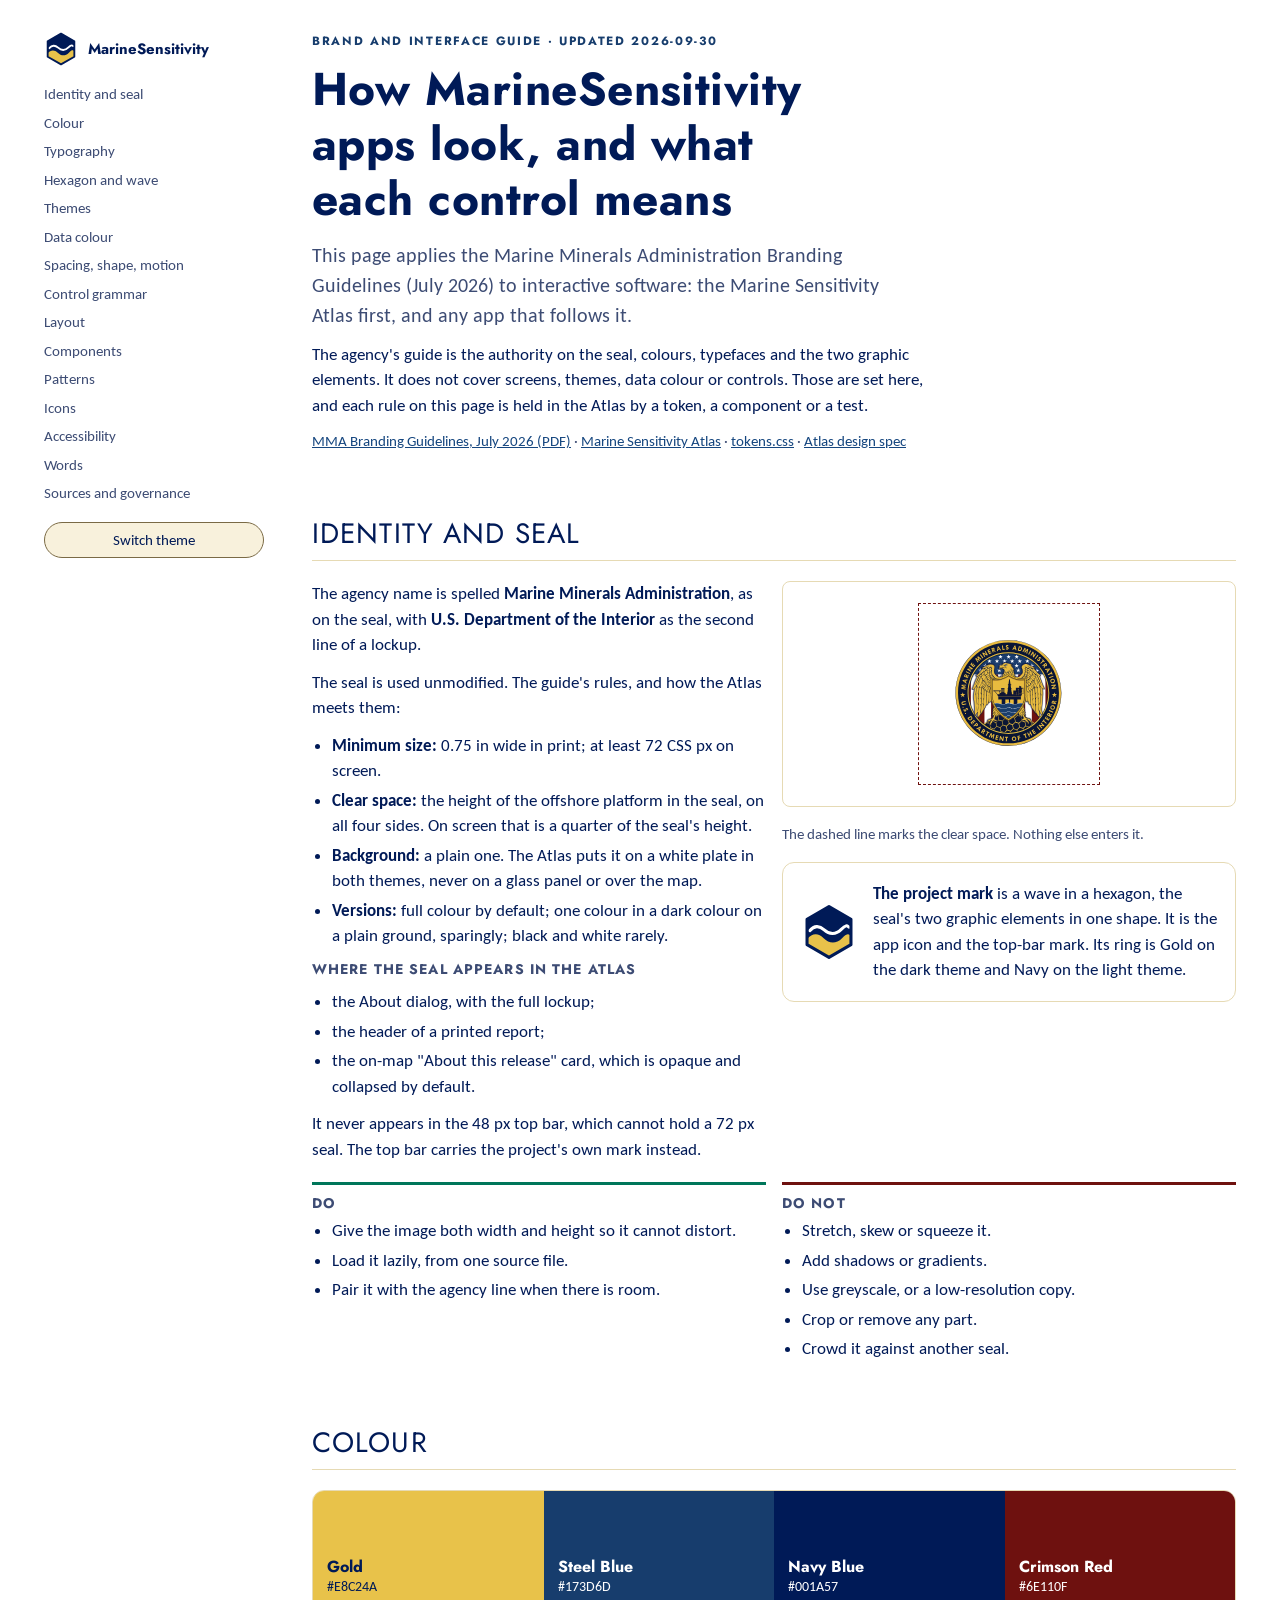
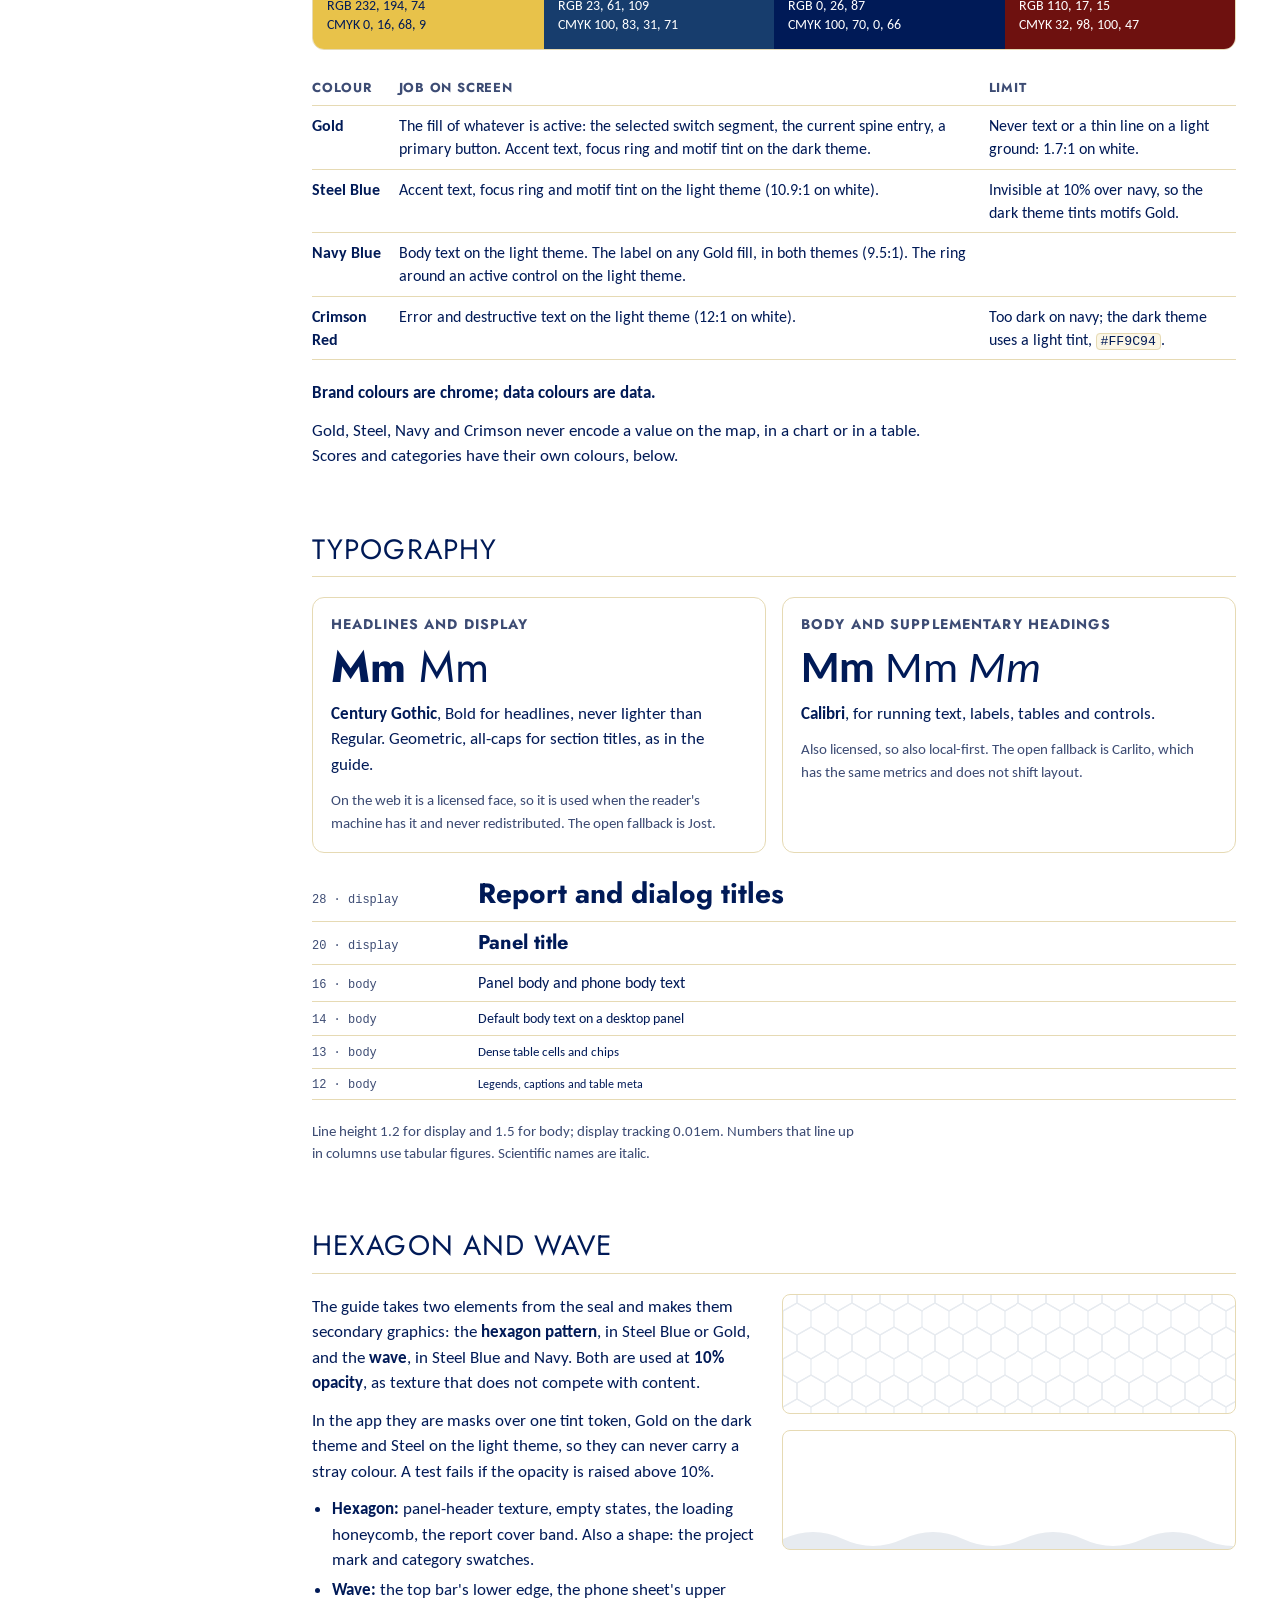
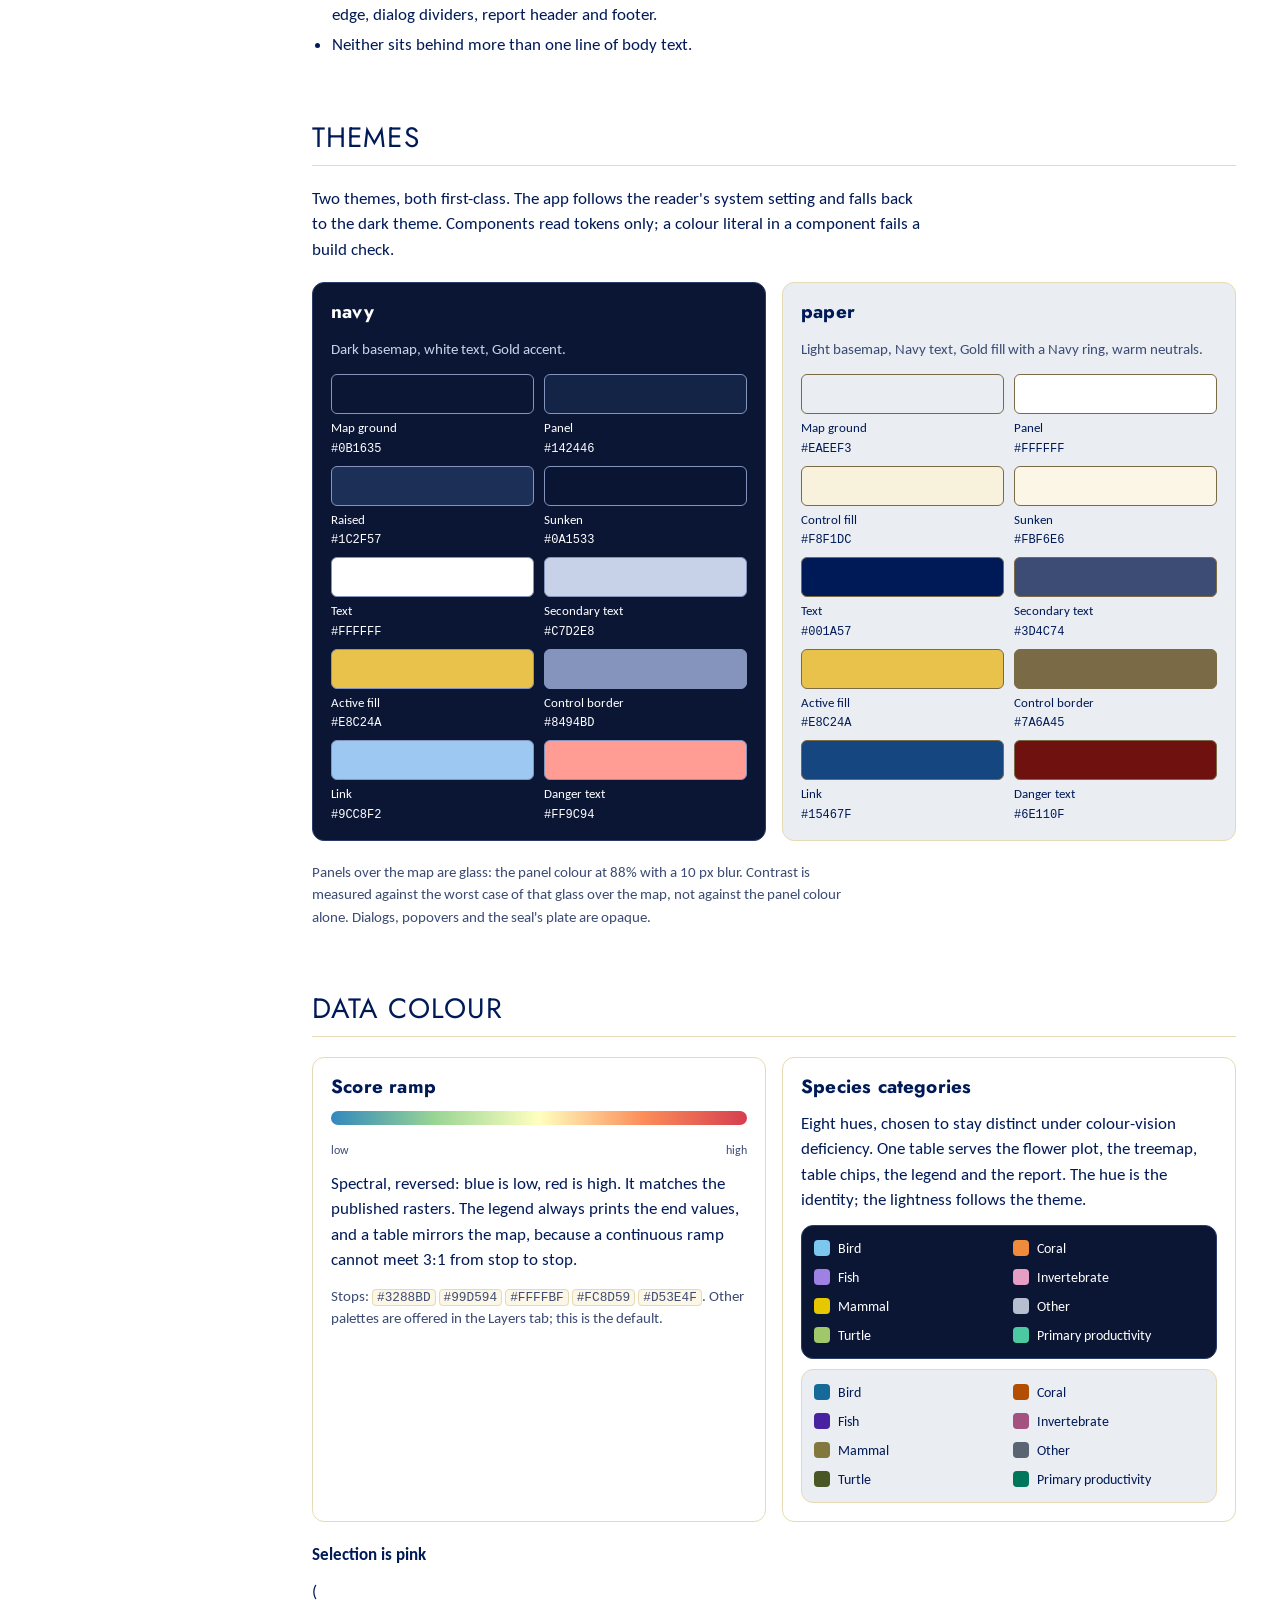
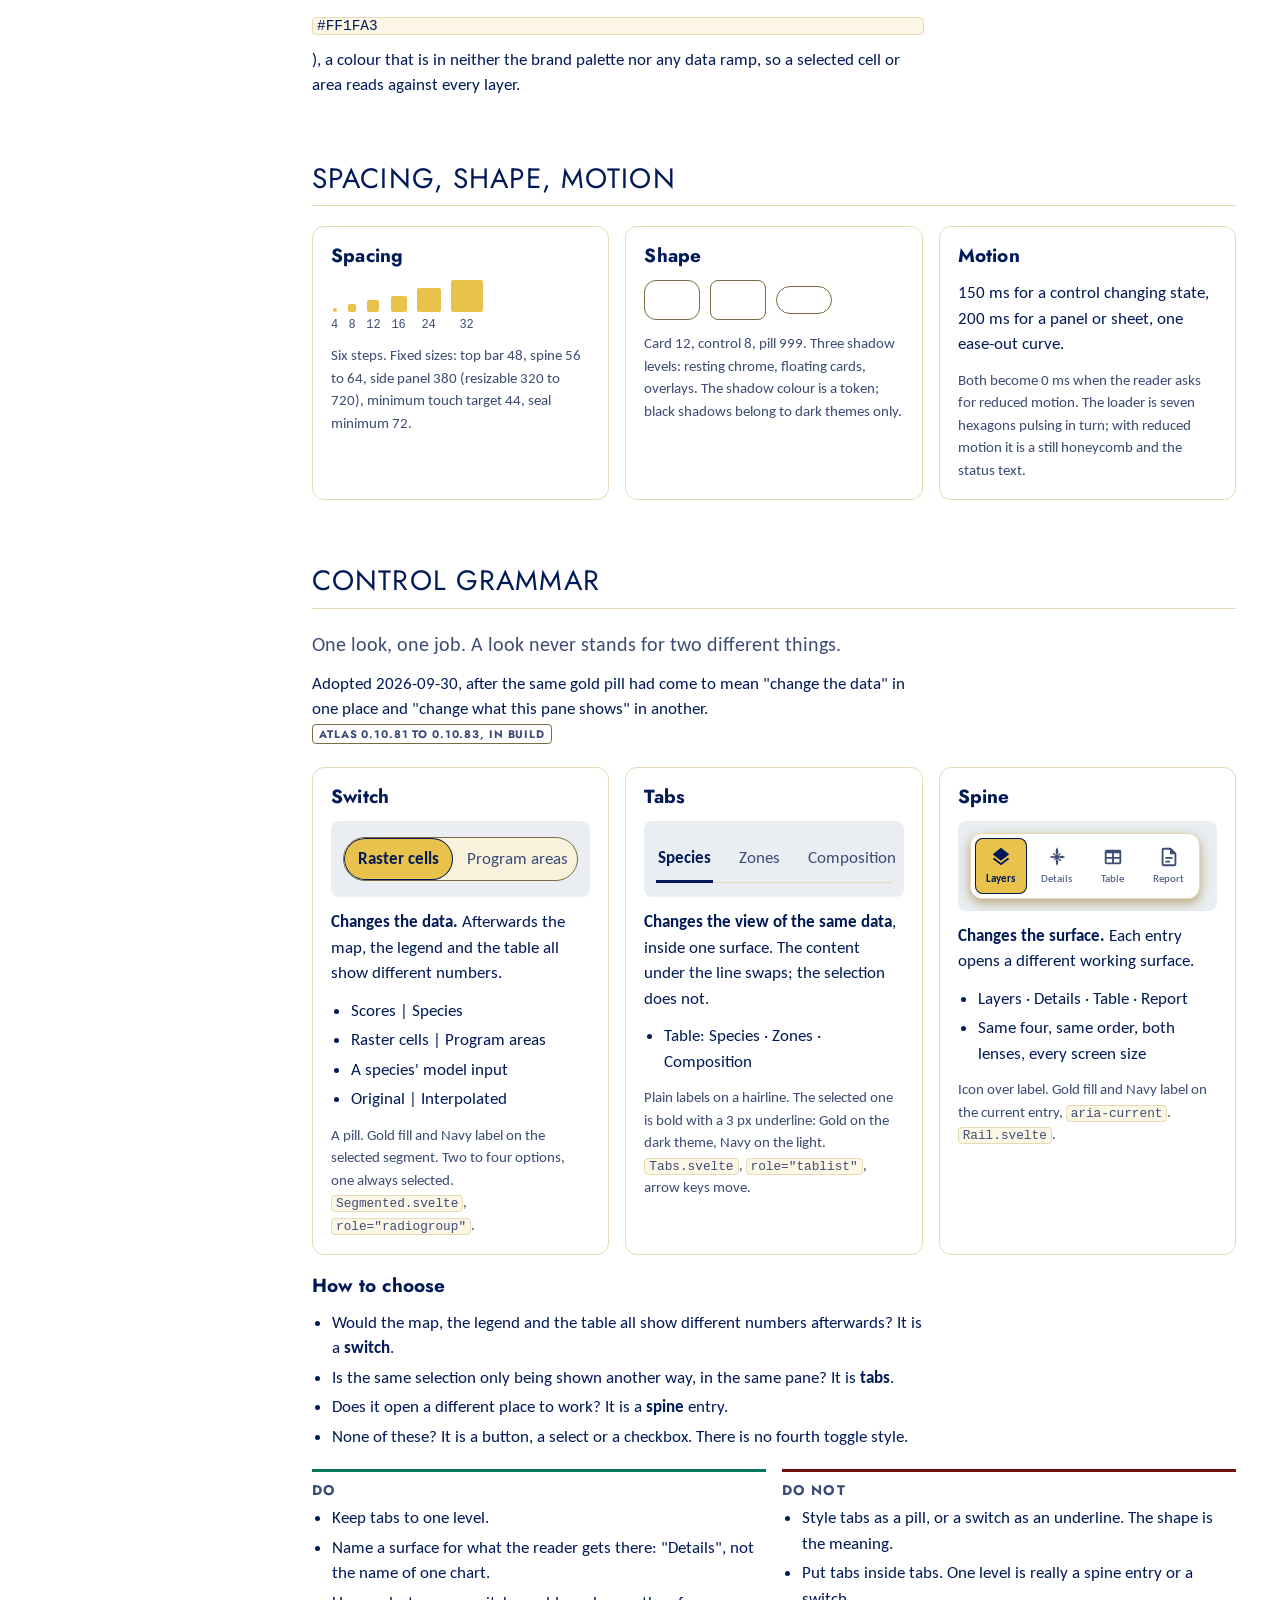
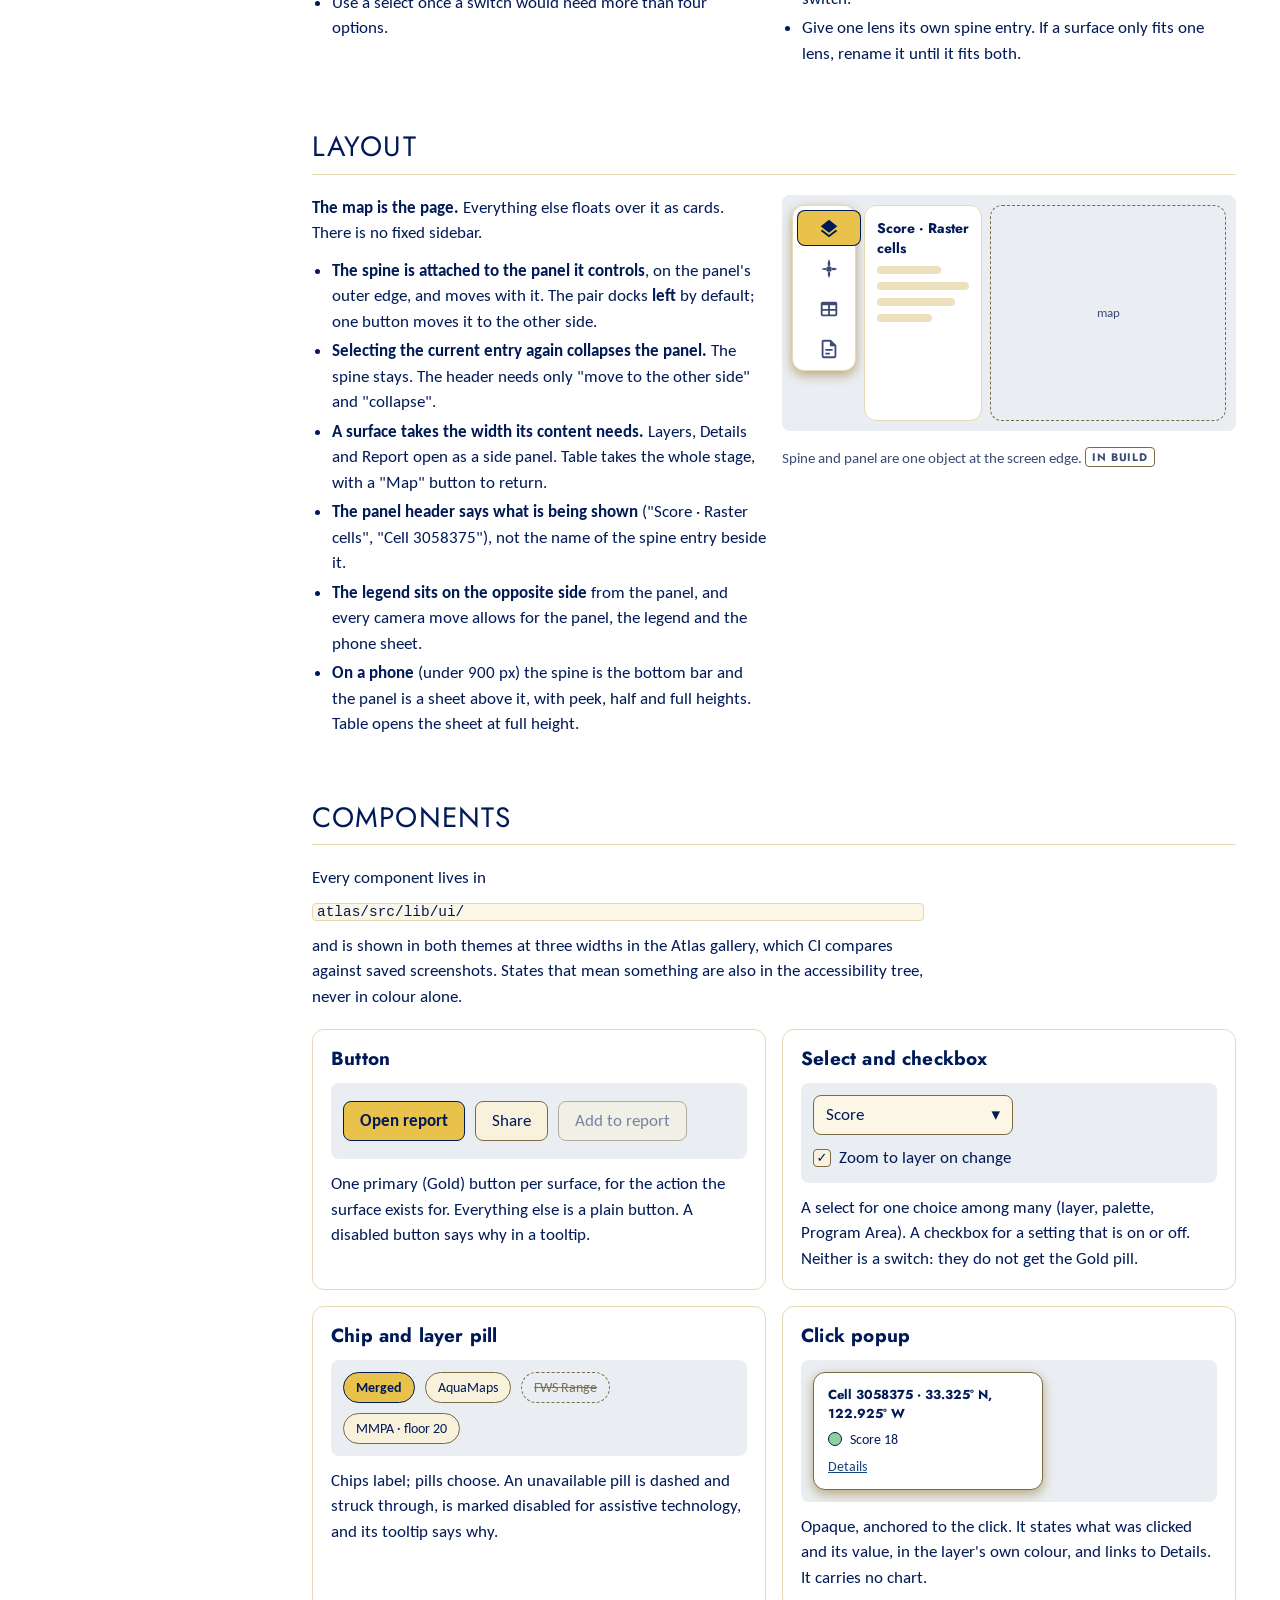
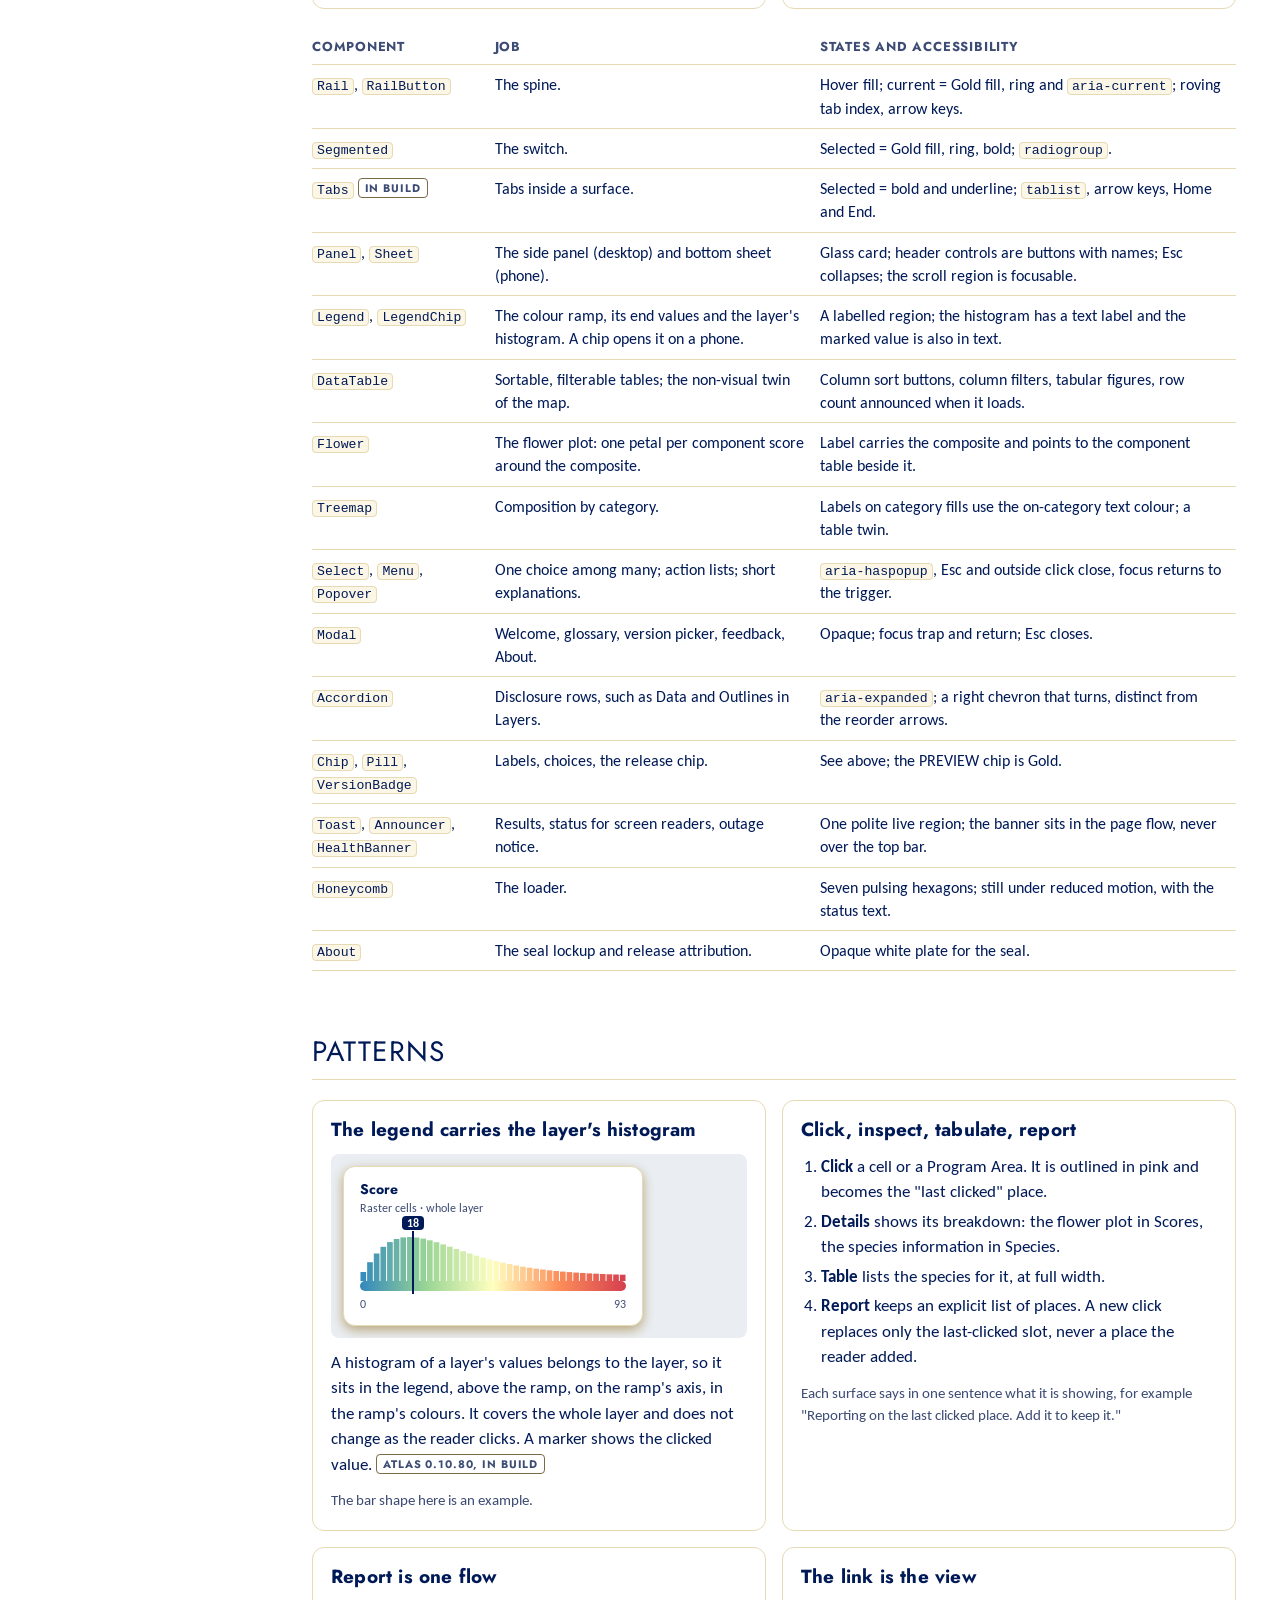
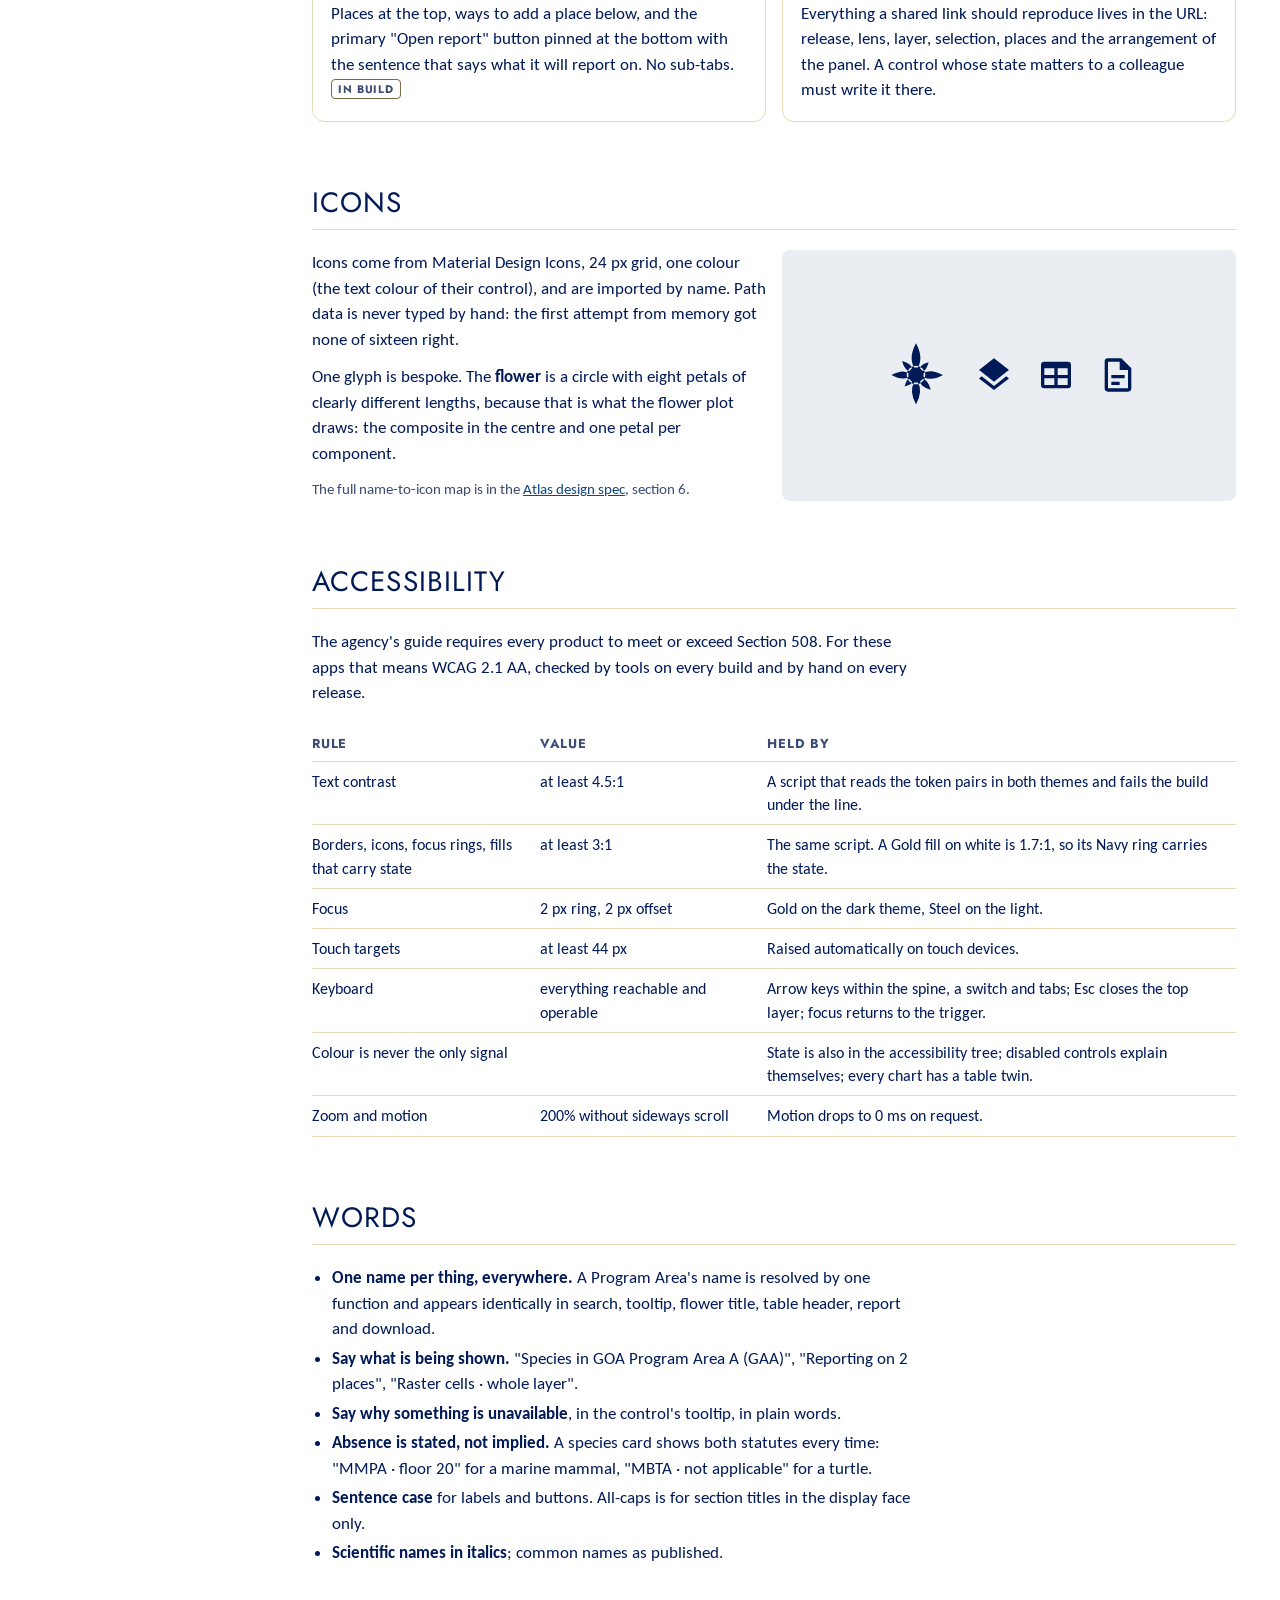
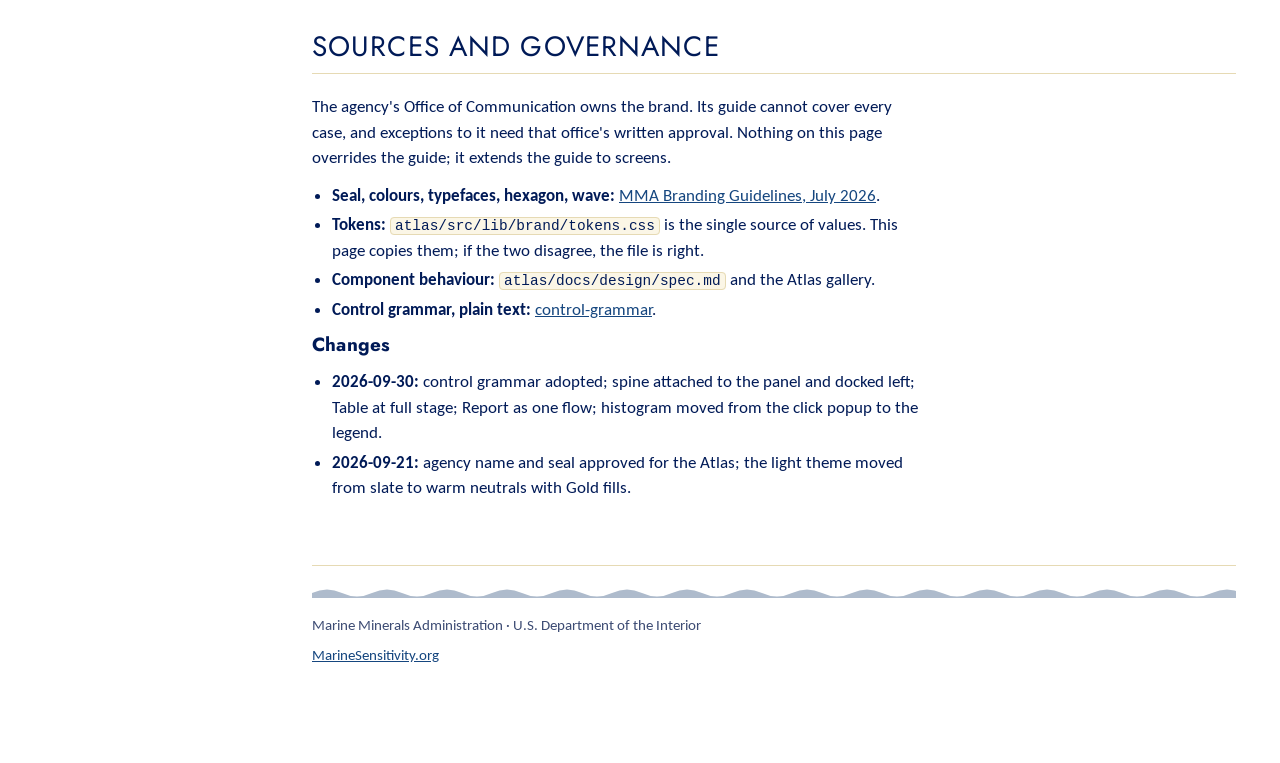
==== commit b5e0f1b3: "homepage: BOEM -> MMA (Marine Minerals Administration, formerly BOEM) - hero: the BOEM logo is repla" ====
--- a/branding/index.html
+++ b/branding/index.html
@@ -219,7 +219,7 @@
   <span class="eyebrow">Brand and interface guide · updated 2026-09-30</span>
   <h1>How MarineSensitivity apps look, and what each control means</h1>
   <p class="lead">This page applies the Marine Minerals Administration Branding Guidelines (July 2026) to interactive software: the Marine Sensitivity Atlas first, and any app that follows it.</p>
-  <p>The bureau's guide is the authority on the seal, colours, typefaces and the two graphic elements. It does not cover screens, themes, data colour or controls. Those are set here, and each rule on this page is held in the Atlas by a token, a component or a test.</p>
+  <p>The agency's guide is the authority on the seal, colours, typefaces and the two graphic elements. It does not cover screens, themes, data colour or controls. Those are set here, and each rule on this page is held in the Atlas by a token, a component or a test.</p>
   <p class="note"><a href="MMA%20Branding%20Guide%202026.pdf">MMA Branding Guidelines, July 2026 (PDF)</a> · <a href="https://marinesensitivity.org/atlas/">Marine Sensitivity Atlas</a> · <a href="https://github.com/MarineSensitivity/atlas/blob/main/src/lib/brand/tokens.css">tokens.css</a> · <a href="https://github.com/MarineSensitivity/atlas/blob/main/docs/design/spec.md">Atlas design spec</a></p>
 </header>
 
@@ -558,7 +558,7 @@
 
 <section id="access">
   <h2>Accessibility</h2>
-  <p class="col">The bureau's guide requires every product to meet or exceed Section 508. For these apps that means WCAG 2.1 AA, checked by tools on every build and by hand on every release.</p>
+  <p class="col">The agency's guide requires every product to meet or exceed Section 508. For these apps that means WCAG 2.1 AA, checked by tools on every build and by hand on every release.</p>
   <div class="tw"><table>
     <thead><tr><th>Rule</th><th>Value</th><th>Held by</th></tr></thead>
     <tbody>
@@ -590,7 +590,7 @@
 <section id="governance">
   <h2>Sources and governance</h2>
   <div class="col">
-    <p>The bureau's Office of Communication owns the brand. Its guide cannot cover every case, and exceptions to it need that office's written approval. Nothing on this page overrides the guide; it extends the guide to screens.</p>
+    <p>The agency's Office of Communication owns the brand. Its guide cannot cover every case, and exceptions to it need that office's written approval. Nothing on this page overrides the guide; it extends the guide to screens.</p>
     <ul>
       <li><b>Seal, colours, typefaces, hexagon, wave:</b> <a href="MMA%20Branding%20Guide%202026.pdf">MMA Branding Guidelines, July 2026</a>.</li>
       <li><b>Tokens:</b> <code>atlas/src/lib/brand/tokens.css</code> is the single source of values. This page copies them; if the two disagree, the file is right.</li>
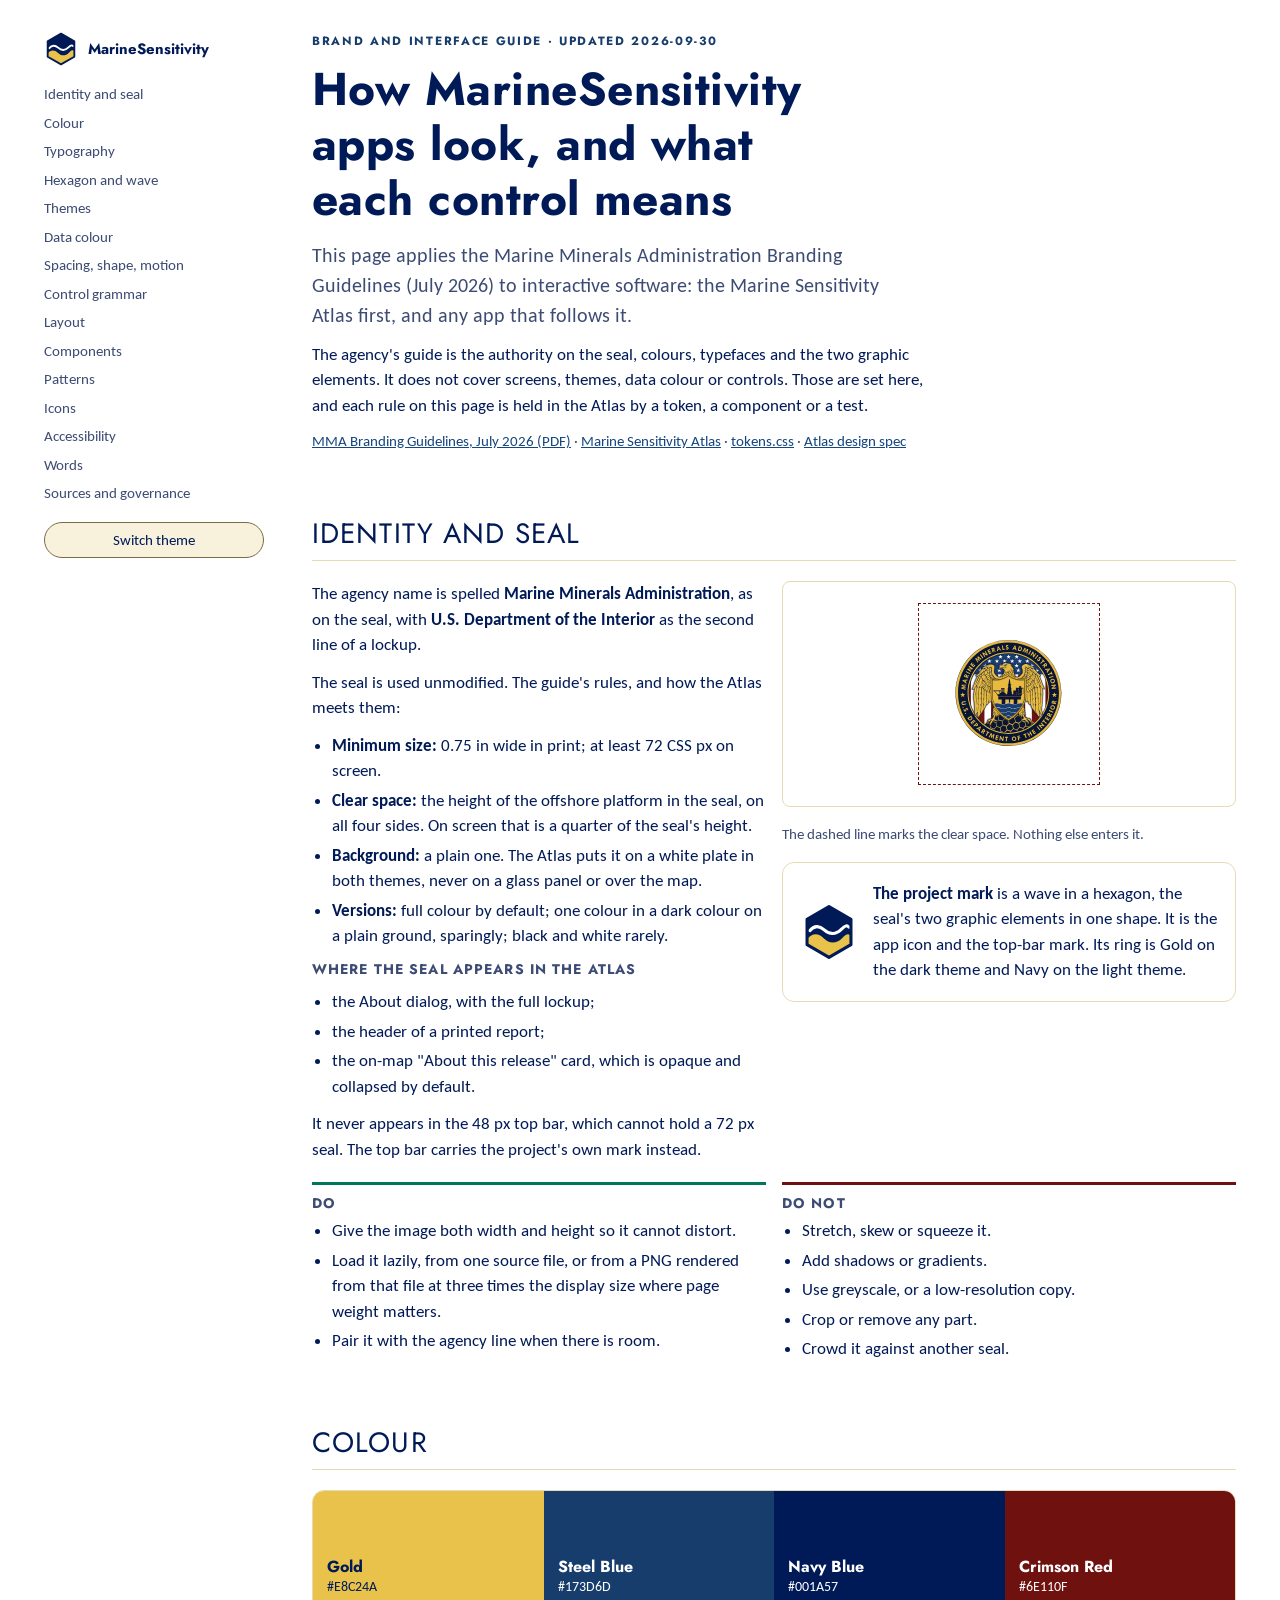
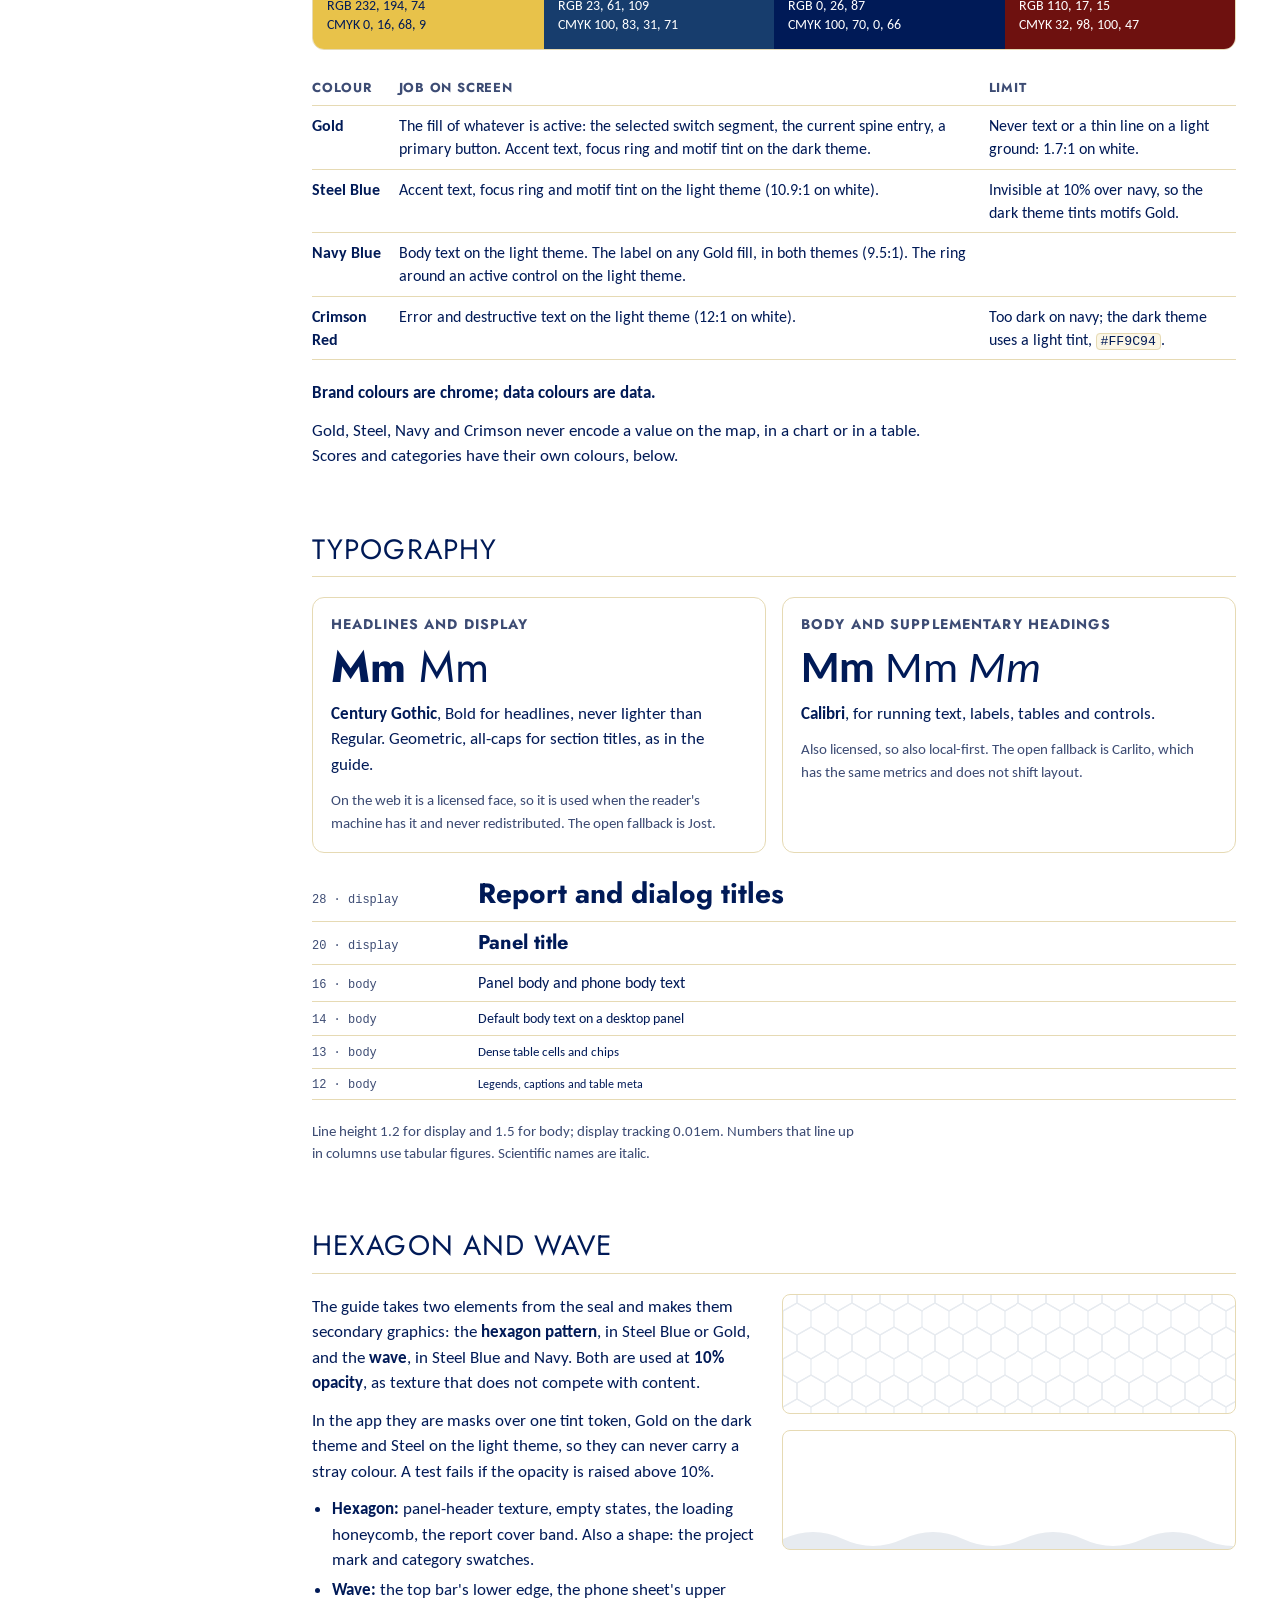
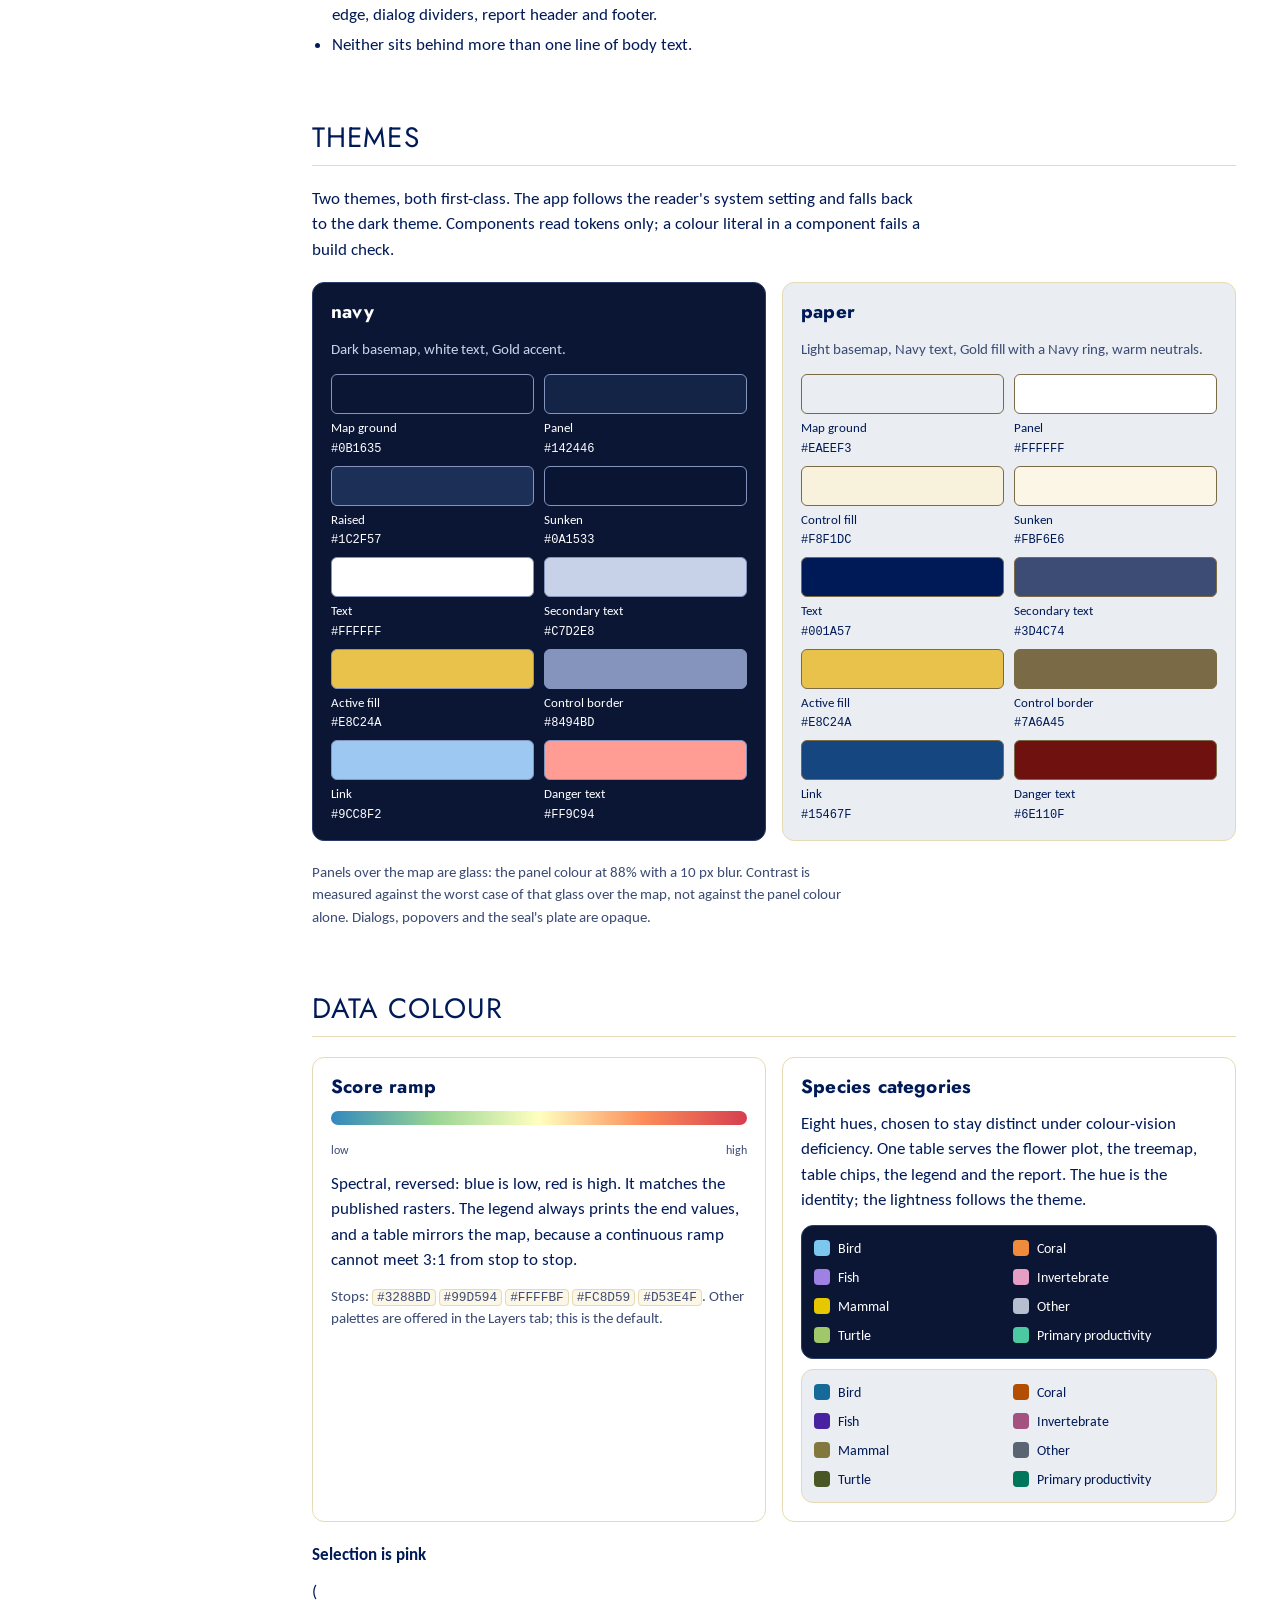
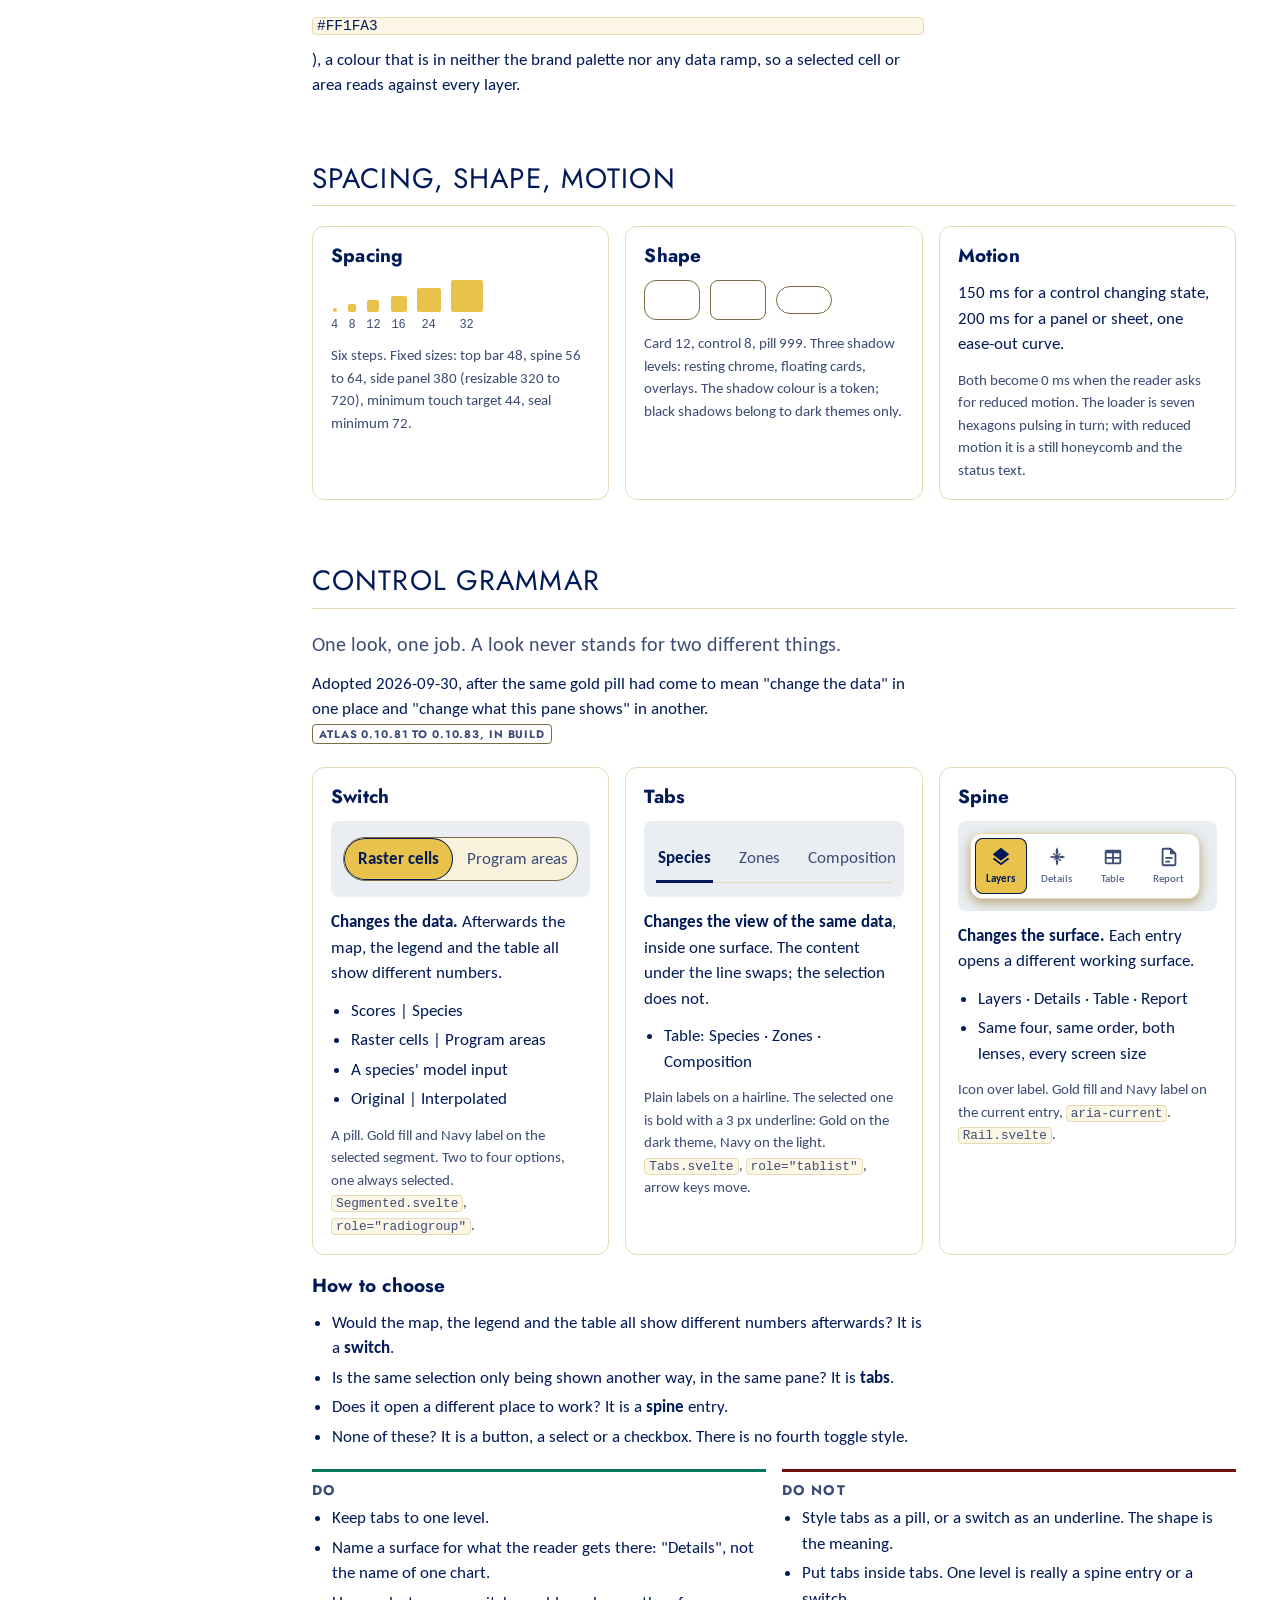
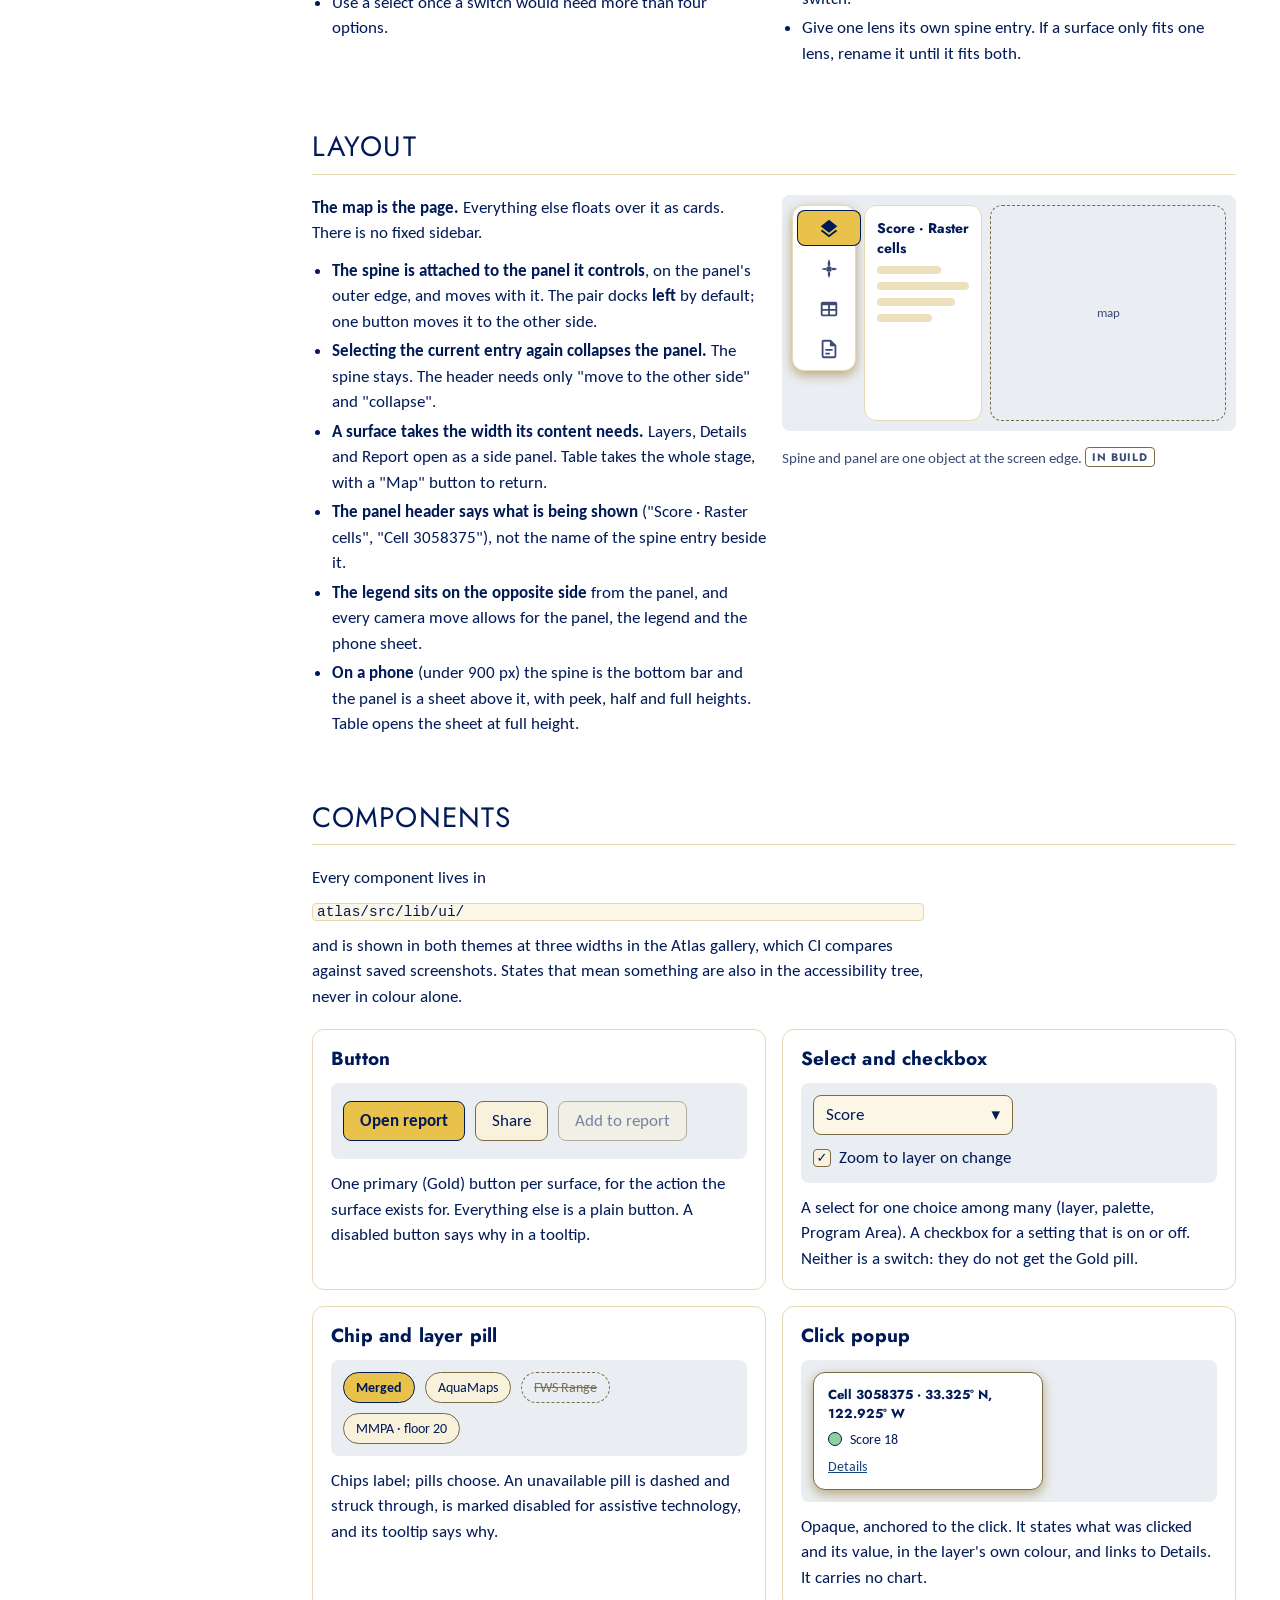
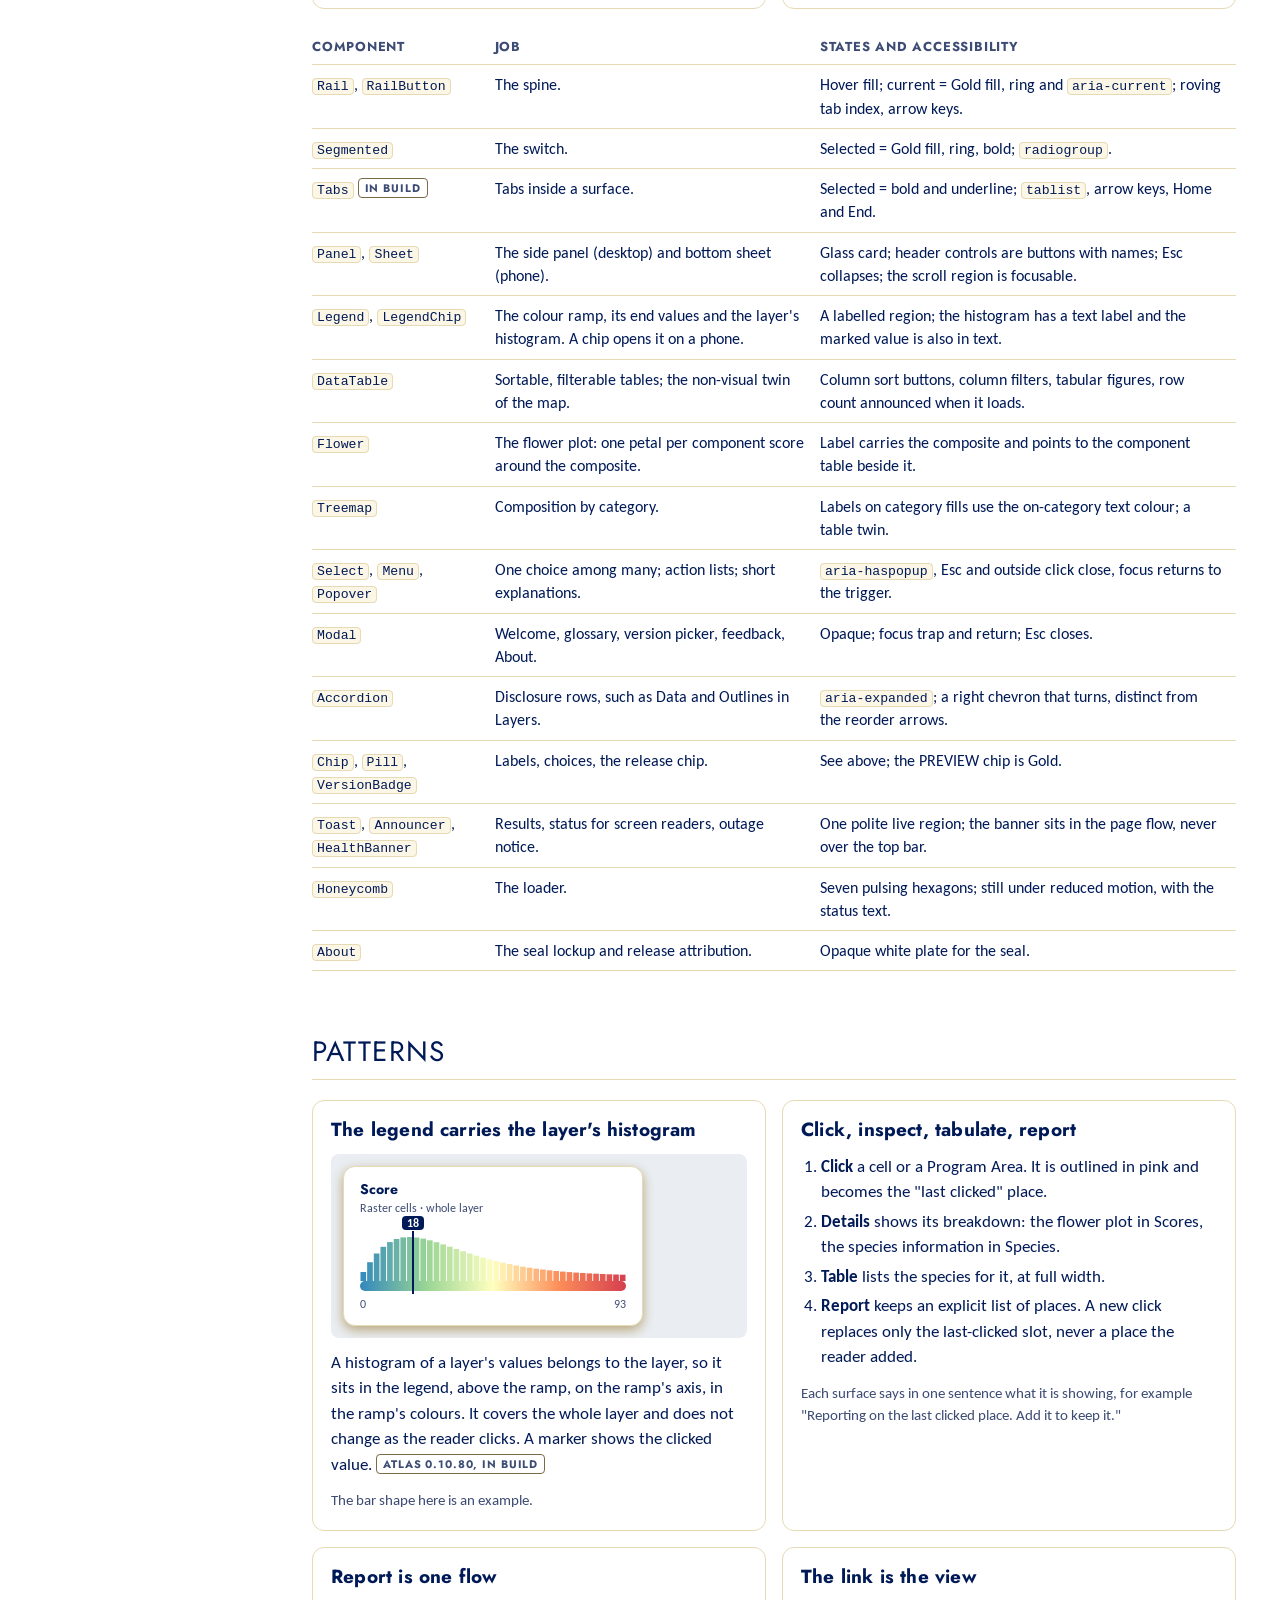
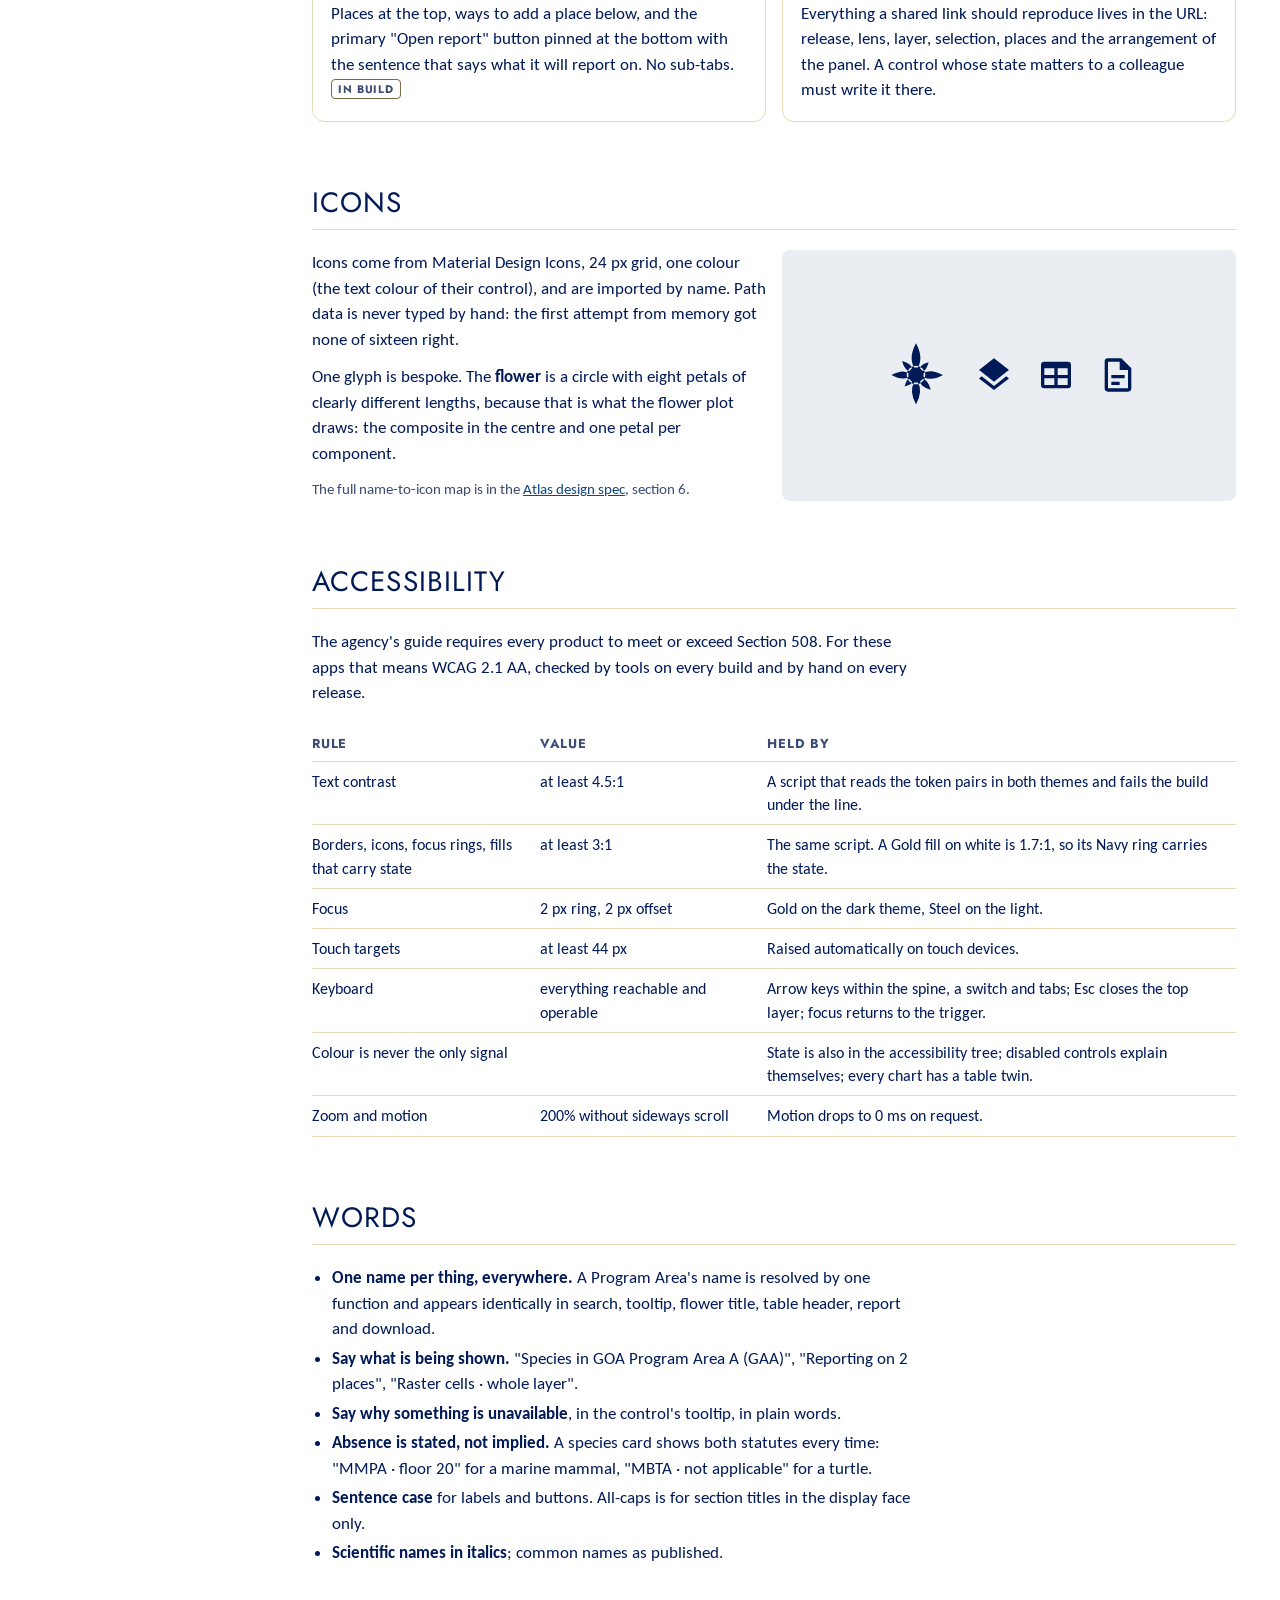
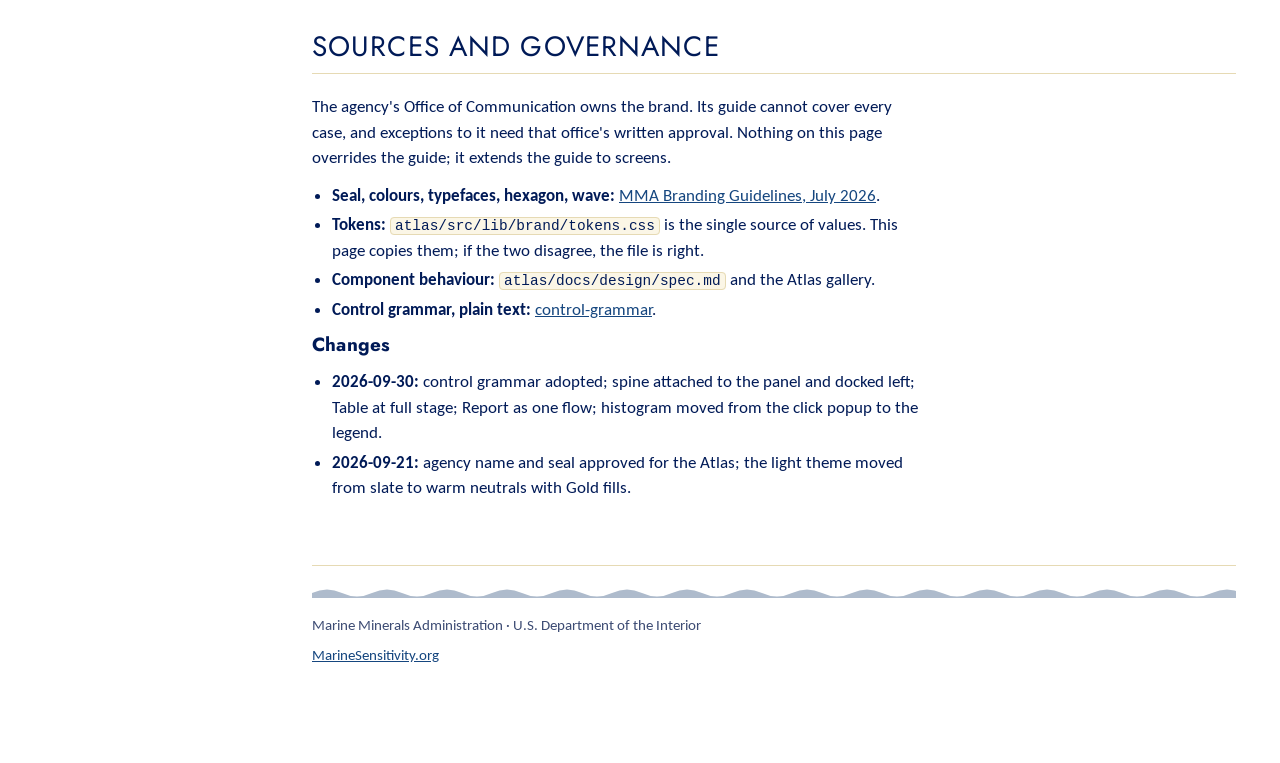
==== commit 6746125a: "homepage: hero seal loads a 216 px PNG (57 KB) in place of the 897 KB SVG rendered from branding/mma" ====
--- a/branding/index.html
+++ b/branding/index.html
@@ -253,7 +253,7 @@
     </div>
   </div>
   <div class="dd">
-    <div class="do"><h4>Do</h4><ul><li>Give the image both width and height so it cannot distort.</li><li>Load it lazily, from one source file.</li><li>Pair it with the agency line when there is room.</li></ul></div>
+    <div class="do"><h4>Do</h4><ul><li>Give the image both width and height so it cannot distort.</li><li>Load it lazily, from one source file, or from a PNG rendered from that file at three times the display size where page weight matters.</li><li>Pair it with the agency line when there is room.</li></ul></div>
     <div class="dont"><h4>Do not</h4><ul><li>Stretch, skew or squeeze it.</li><li>Add shadows or gradients.</li><li>Use greyscale, or a low-resolution copy.</li><li>Crop or remove any part.</li><li>Crowd it against another seal.</li></ul></div>
   </div>
 </section>
